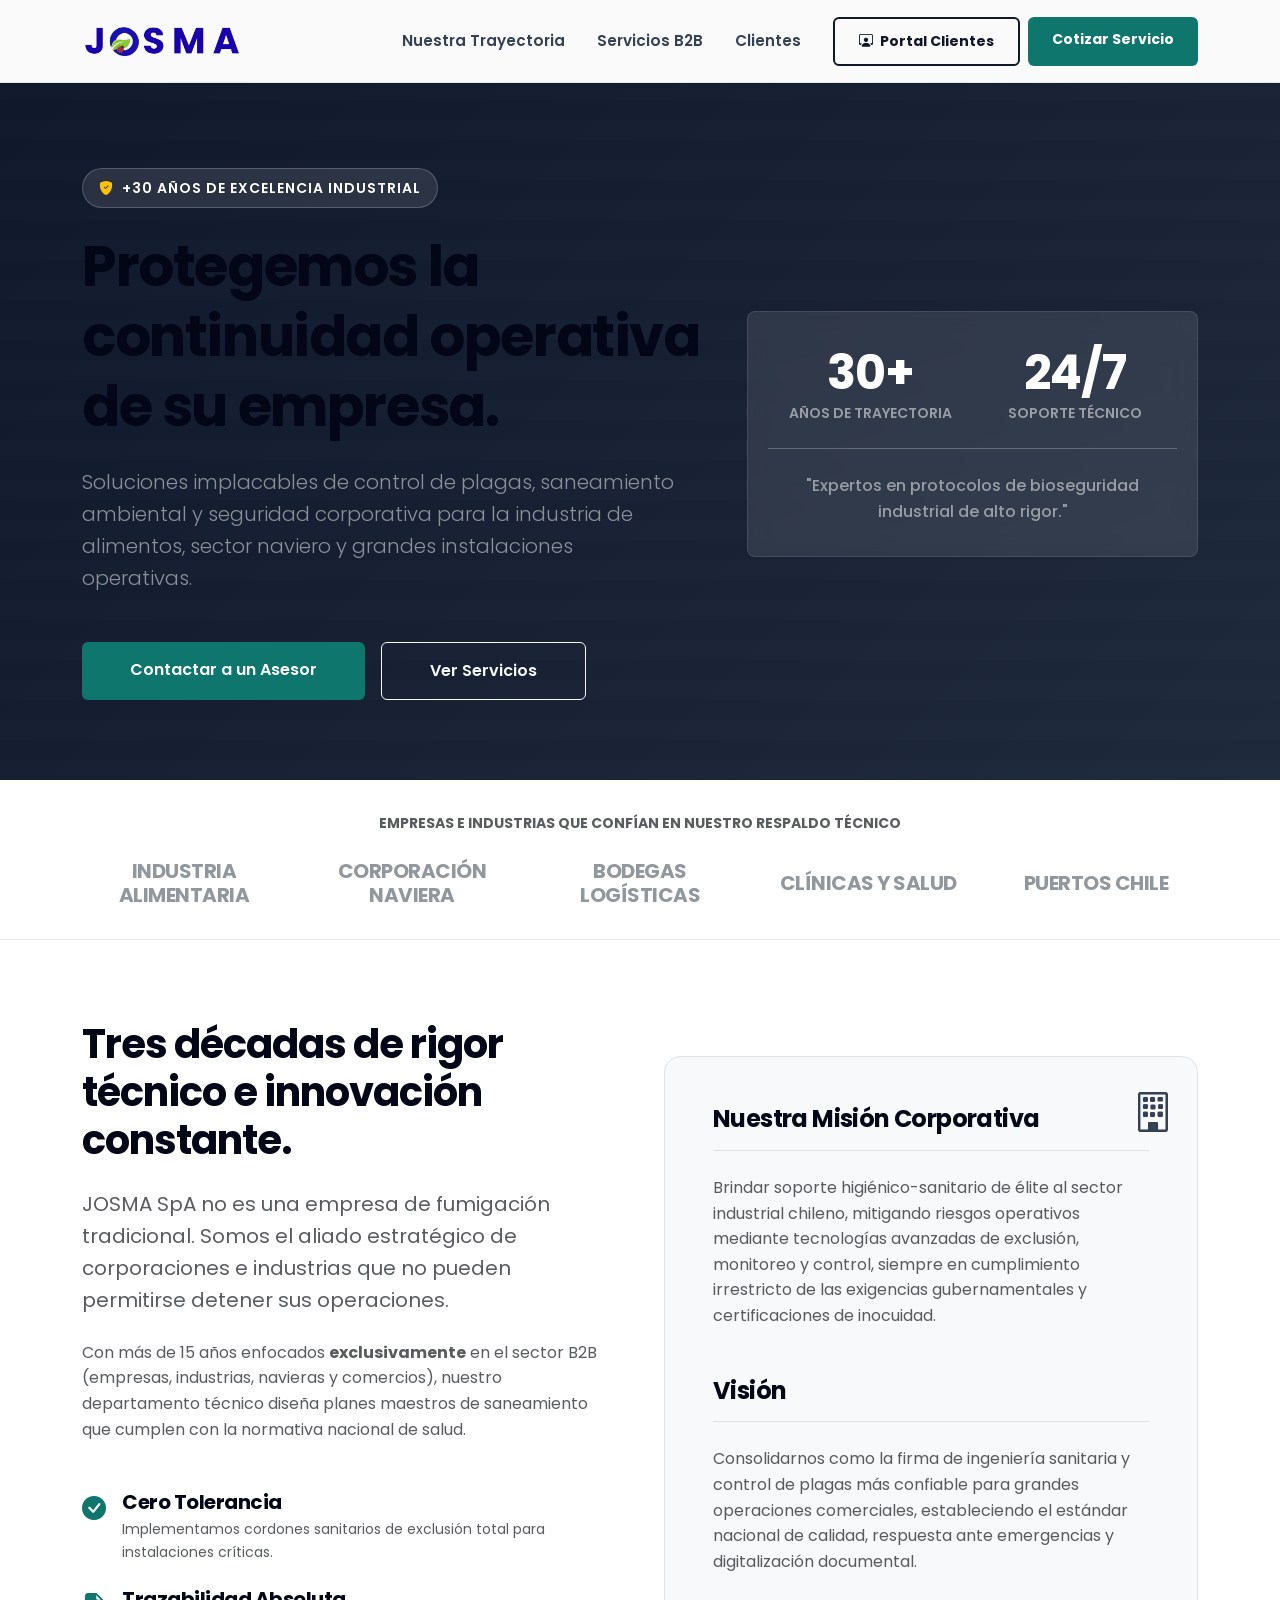
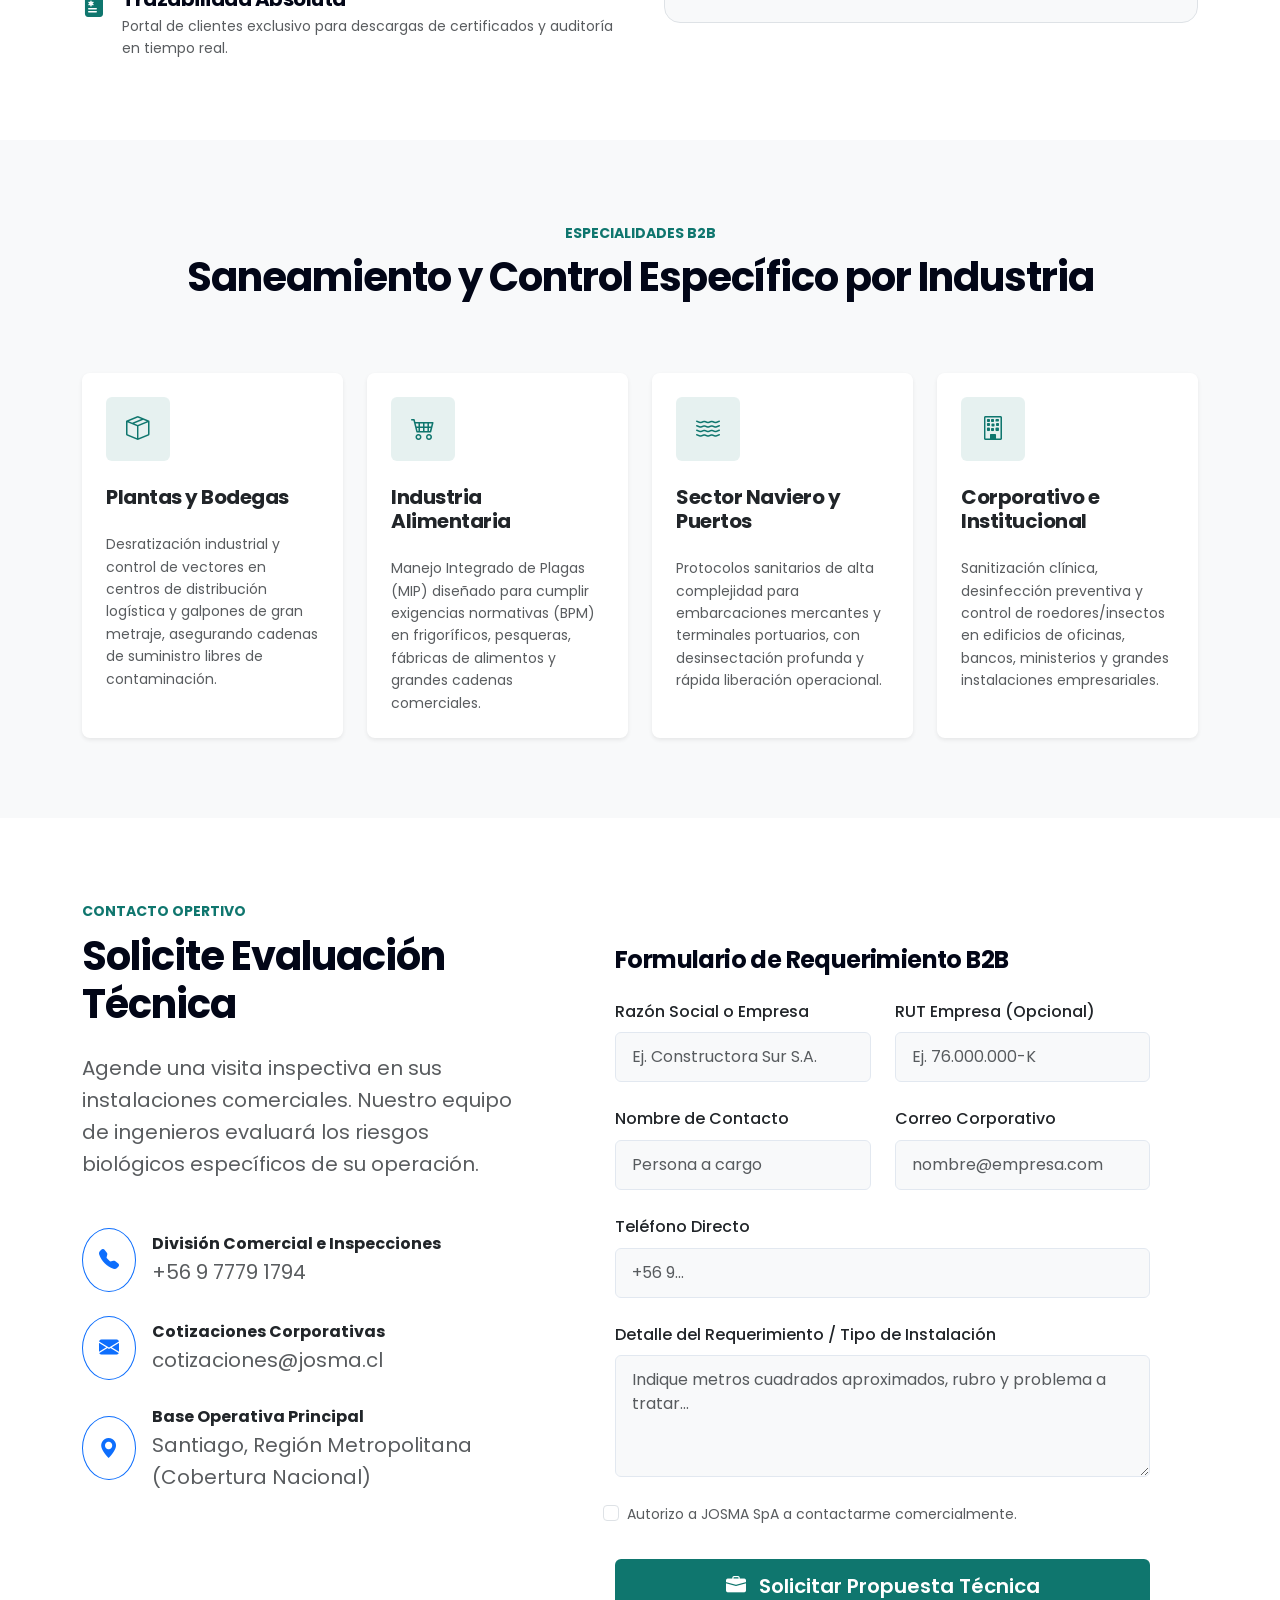
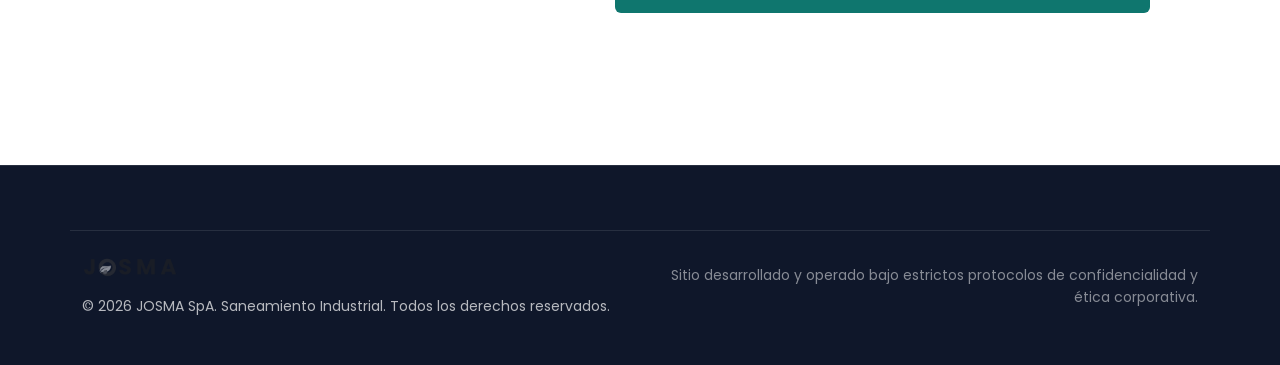
==== index.html @ 3f7ffa7b "refactor: update text for national standards, fix contact links and emails, remove hacpp" ====
<!doctype html>
<html lang="es">

<head>
  <meta charset="utf-8" />
  <meta name="viewport" content="width=device-width, initial-scale=1" />
  <title>JOSMA SpA | Expertos en Control de Plagas Industrial y Corporativo</title>
  <meta name="description"
    content="JOSMA SpA: Más de 30 años liderando el control de plagas y saneamiento ambiental para la industria, sector naviero y corporativo en Chile." />
  <link rel="canonical" href="https://www.josma.cl/" />
  <link rel="preconnect" href="https://fonts.googleapis.com" crossorigin />
  <link rel="preconnect" href="https://fonts.gstatic.com" crossorigin />
  <link href="https://fonts.googleapis.com/css2?family=Poppins:wght@300;400;500;600;700;800&display=swap"
    rel="stylesheet" />
  <meta property="og:type" content="website" />
  <meta property="og:locale" content="es_CL" />
  <meta property="og:site_name" content="JOSMA SpA" />
  <meta property="og:title" content="JOSMA SpA | Soluciones Industriales en Control de Plagas" />
  <meta property="og:description"
    content="Protegiendo la continuidad operativa de empresas, navieras y plantas industriales por más de 30 años." />
  <meta property="og:image" content="https://www.josma.cl/assets/img/josma-logo-full.png" />
  <link href="https://cdn.jsdelivr.net/npm/bootstrap@5.3.3/dist/css/bootstrap.min.css" rel="stylesheet" />
  <link href="https://cdn.jsdelivr.net/npm/bootstrap-icons@1.11.3/font/bootstrap-icons.css" rel="stylesheet" />
  <link rel="stylesheet" href="assets/css/styles.css" />
  <link rel="icon" href="assets/img/favicon.png" type="image/png" />
  <link href="https://unpkg.com/aos@2.3.1/dist/aos.css" rel="stylesheet">
</head>

<body class="bg-body">
  <!-- Corporate Navbar -->
  <nav class="navbar navbar-expand-lg navbar-light bg-gradient-primary shadow-sm fixed-top py-3"
    aria-label="Menú principal">
    <div class="container">
      <a class="navbar-brand d-flex align-items-center gap-2" href="#top">
        <img class="brand-logo" src="assets/img/josma-logo-full.png" style="height: 40px; width: auto" alt="JOSMA SpA"
          loading="eager" />
      </a>
      <button class="navbar-toggler border-0" type="button" data-bs-toggle="collapse" data-bs-target="#nav"
        aria-controls="nav" aria-expanded="false" aria-label="Abrir menú">
        <span class="navbar-toggler-icon"></span>
      </button>
      <div class="collapse navbar-collapse" id="nav">
        <ul class="navbar-nav ms-auto align-items-lg-center">
          <li class="nav-item"><a class="nav-link px-3" href="#experiencia">Nuestra Trayectoria</a></li>
          <li class="nav-item"><a class="nav-link px-3" href="#servicios">Servicios B2B</a></li>
          <li class="nav-item"><a class="nav-link px-3" href="#clientes">Clientes</a></li>
          <li class="nav-item ms-lg-3 mt-3 mt-lg-0 d-flex gap-2">
            <a class="btn btn-outline-primary btn-sm fw-bold" href="https://app.josma.cl/login" target="_self">
              <i class="bi bi-person-workspace me-1"></i> Portal Clientes
            </a>
            <a class="btn btn-cta btn-sm fw-bold px-4" href="#contacto">Cotizar Servicio</a>
          </li>
        </ul>
      </div>
    </div>
  </nav>

  <!-- Industrial Hero Section -->
  <header id="top" class="hero">
    <div class="container position-relative z-1">
      <div class="row align-items-center min-vh-75 mt-5">
        <div class="col-lg-8 col-xl-7" data-aos="fade-up">
          <div class="badge-30">
            <i class="bi bi-shield-fill-check text-warning"></i> +30 Años de Excelencia Industrial
          </div>
          <h1 class="display-4 fw-bolder lh-sm mb-4">
            Protegemos la continuidad operativa de su empresa.
          </h1>
          <p class="lead mb-5 fs-5 text-white-50 pe-lg-5">
            Soluciones implacables de control de plagas, saneamiento ambiental y seguridad corporativa para la industria
            de alimentos, sector naviero y grandes instalaciones operativas.
          </p>
          <div class="d-flex flex-column flex-sm-row gap-3">
            <a href="#contacto" class="btn btn-cta btn-lg px-5 py-3 fs-6">Contactar a un Asesor</a>
            <a href="#servicios" class="btn btn-outline-light btn-lg px-5 py-3 fs-6">Ver Servicios</a>
          </div>
        </div>

        <div class="col-lg-4 col-xl-5 mt-5 mt-lg-0 d-none d-lg-block" data-aos="fade-left" data-aos-delay="200">
          <div class="hero-stats text-center">
            <div class="row g-4">
              <div class="col-6">
                <h3 class="display-5 fw-bold text-white mb-0">30+</h3>
                <div class="small text-uppercase text-white-50 fw-semibold tracking-wider">Años de trayectoria</div>
              </div>
              <div class="col-6">
                <h3 class="display-5 fw-bold text-white mb-0">24/7</h3>
                <div class="small text-uppercase text-white-50 fw-semibold tracking-wider">Soporte Técnico</div>
              </div>
              <div class="col-12 border-top border-light border-opacity-25 pt-4 mt-4">
                <p class="mb-0 fw-medium text-white-50">&quot;Expertos en protocolos de bioseguridad industrial de alto
                  rigor.&quot;</p>
              </div>
            </div>
          </div>
        </div>
      </div>
    </div>
  </header>

  <!-- Client Trust Ribbon -->
  <div id="clientes" class="trust-ribbon">
    <div class="container text-center">
      <p class="text-uppercase text-muted fw-bold mb-4 small letter-spacing-2">Empresas e industrias que confían en
        nuestro respaldo técnico</p>
      <div class="row row-cols-2 row-cols-md-4 row-cols-lg-5 align-items-center justify-content-center opacity-75 g-4">
        <!-- Placeholder Logos - User will provide actual ones later -->
        <div class="col">
          <h5 class="text-secondary mb-0 fw-bold">INDUSTRIA ALIMENTARIA</h5>
        </div>
        <div class="col">
          <h5 class="text-secondary mb-0 fw-bold">CORPORACIÓN NAVIERA</h5>
        </div>
        <div class="col">
          <h5 class="text-secondary mb-0 fw-bold">BODEGAS LOGÍSTICAS</h5>
        </div>
        <div class="col">
          <h5 class="text-secondary mb-0 fw-bold">CLÍNICAS Y SALUD</h5>
        </div>
        <div class="col d-none d-lg-block">
          <h5 class="text-secondary mb-0 fw-bold">PUERTOS CHILE</h5>
        </div>
      </div>
    </div>
  </div>

  <!-- Corporate Experience Section -->
  <section id="experiencia" class="py-6 bg-section">
    <div class="container">
      <div class="row g-5 align-items-center">
        <div class="col-lg-6" data-aos="fade-right">
          <h2 class="display-6 fw-bold mb-4">Tres décadas de rigor técnico e innovación constante.</h2>
          <p class="text-body-secondary fs-5 mb-4">
            JOSMA SpA no es una empresa de fumigación tradicional. Somos el aliado estratégico de corporaciones e
            industrias que no pueden permitirse detener sus operaciones.
          </p>
          <p class="text-body-secondary mb-4">
            Con más de 15 años enfocados <strong>exclusivamente</strong> en el sector B2B (empresas, industrias,
            navieras y comercios), nuestro departamento técnico diseña planes maestros de saneamiento que cumplen con
            la normativa nacional de salud.
          </p>

          <div class="d-flex align-items-start gap-3 mt-5">
            <i class="bi bi-check-circle-fill text-accent fs-4"></i>
            <div>
              <h5 class="fw-bold mb-1">Cero Tolerancia</h5>
              <p class="text-body-secondary small mb-0">Implementamos cordones sanitarios de exclusión total para
                instalaciones críticas.</p>
            </div>
          </div>
          <div class="d-flex align-items-start gap-3 mt-4">
            <i class="bi bi-file-earmark-medical-fill text-accent fs-4"></i>
            <div>
              <h5 class="fw-bold mb-1">Trazabilidad Absoluta</h5>
              <p class="text-body-secondary small mb-0">Portal de clientes exclusivo para descargas de certificados y
                auditoría en tiempo real.</p>
            </div>
          </div>
        </div>
        <div class="col-lg-6" data-aos="fade-left">
          <div class="p-5 rounded-4 bg-light border border-slate-200 position-relative">
            <div class="position-absolute top-0 end-0 p-4 opacity-10">
              <i class="bi bi-building fs-1"></i>
            </div>
            <h4 class="fw-bold mb-4 border-bottom pb-3">Nuestra Misión Corporativa</h4>
            <p class="text-body-secondary mb-5">
              Brindar soporte higiénico-sanitario de élite al sector industrial chileno, mitigando riesgos operativos
              mediante tecnologías avanzadas de exclusión, monitoreo y control, siempre en cumplimiento irrestricto de
              las exigencias gubernamentales y certificaciones de inocuidad.
            </p>

            <h4 class="fw-bold mb-4 border-bottom pb-3">Visión</h4>
            <p class="text-body-secondary mb-0">
              Consolidarnos como la firma de ingeniería sanitaria y control de plagas más confiable para grandes
              operaciones comerciales, estableciendo el estándar nacional de calidad, respuesta ante emergencias y
              digitalización documental.
            </p>
          </div>
        </div>
      </div>
    </div>
  </section>

  <!-- Services Section -->
  <section id="servicios" class="py-6 bg-light">
    <div class="container">
      <div class="text-center max-w-3xl mx-auto mb-5 pb-3">
        <span class="text-accent fw-bold text-uppercase tracking-wider small">Especialidades B2B</span>
        <h2 class="display-6 fw-bold mt-2">Saneamiento y Control Específico por Industria</h2>
      </div>

      <div class="row g-4">
        <!-- Industria y Bodegas -->
        <div class="col-md-6 col-lg-3" data-aos="fade-up" data-aos-delay="100">
          <div class="card h-100 p-4 border-0 shadow-sm">
            <div class="icon-square"><i class="bi bi-box-seam"></i></div>
            <h4 class="fw-bold h5">Plantas y Bodegas</h4>
            <p class="text-body-secondary small mt-3 mb-0">
              Desratización industrial y control de vectores en centros de distribución logística y galpones de gran
              metraje, asegurando cadenas de suministro libres de contaminación.
            </p>
          </div>
        </div>

        <!-- Industria Alimentaria -->
        <div class="col-md-6 col-lg-3" data-aos="fade-up" data-aos-delay="200">
          <div class="card h-100 p-4 border-0 shadow-sm">
            <div class="icon-square"><i class="bi bi-cart4"></i></div>
            <h4 class="fw-bold h5">Industria Alimentaria</h4>
            <p class="text-body-secondary small mt-3 mb-0">
              Manejo Integrado de Plagas (MIP) diseñado para cumplir exigencias normativas (BPM) en frigoríficos,
              pesqueras, fábricas de alimentos y grandes cadenas comerciales.
            </p>
          </div>
        </div>

        <!-- Sector Naviero -->
        <div class="col-md-6 col-lg-3" data-aos="fade-up" data-aos-delay="300">
          <div class="card h-100 p-4 border-0 shadow-sm">
            <div class="icon-square"><i class="bi bi-water"></i></div>
            <h4 class="fw-bold h5">Sector Naviero y Puertos</h4>
            <p class="text-body-secondary small mt-3 mb-0">
              Protocolos sanitarios de alta complejidad para embarcaciones mercantes y terminales portuarios, con
              desinsectación profunda y rápida liberación operacional.
            </p>
          </div>
        </div>

        <!-- Corporativo y Oficinas -->
        <div class="col-md-6 col-lg-3" data-aos="fade-up" data-aos-delay="400">
          <div class="card h-100 p-4 border-0 shadow-sm">
            <div class="icon-square"><i class="bi bi-building"></i></div>
            <h4 class="fw-bold h5">Corporativo e Institucional</h4>
            <p class="text-body-secondary small mt-3 mb-0">
              Sanitización clínica, desinfección preventiva y control de roedores/insectos en edificios de oficinas,
              bancos, ministerios y grandes instalaciones empresariales.
            </p>
          </div>
        </div>
      </div>
    </div>
  </section>

  <!-- B2B Contact Section -->
  <section id="contacto" class="py-6 bg-section">
    <div class="container">
      <div class="row g-5">
        <div class="col-lg-5">
          <span class="text-accent fw-bold text-uppercase tracking-wider small">Contacto Opertivo</span>
          <h2 class="display-6 fw-bold mt-2 mb-4">Solicite Evaluación Técnica</h2>
          <p class="text-body-secondary fs-5 mb-5">
            Agende una visita inspectiva en sus instalaciones comerciales. Nuestro equipo de ingenieros evaluará los
            riesgos biológicos específicos de su operación.
          </p>

          <div class="d-flex flex-column gap-4">
            <div class="d-flex align-items-center gap-3">
              <div class="btn btn-outline-light text-primary border-primary rounded-circle p-3"><i
                  class="bi bi-telephone-fill fs-5"></i></div>
              <div><strong class="text-dark">División Comercial e Inspecciones</strong><br><a href="tel:+56977791794"
                  class="text-decoration-none text-body-secondary fs-5">+56 9 7779 1794</a></div>
            </div>
            <div class="d-flex align-items-center gap-3">
              <div class="btn btn-outline-light text-primary border-primary rounded-circle p-3"><i
                  class="bi bi-envelope-fill fs-5"></i></div>
              <div><strong class="text-dark">Cotizaciones Corporativas</strong><br><a
                  href="mailto:cotizaciones@josma.cl"
                  class="text-decoration-none text-body-secondary fs-5">cotizaciones@josma.cl</a></div>
            </div>
            <div class="d-flex align-items-center gap-3">
              <div class="btn btn-outline-light text-primary border-primary rounded-circle p-3"><i
                  class="bi bi-geo-alt-fill fs-5"></i></div>
              <div><strong class="text-dark">Base Operativa Principal</strong><br><span
                  class="text-body-secondary fs-5">Santiago, Región Metropolitana (Cobertura Nacional)</span></div>
            </div>
          </div>
        </div>

        <div class="col-lg-7">
          <div class="card shadow-md border-0 p-4 p-md-5">
            <form id="contactForm" novalidate>
              <h4 class="fw-bold mb-4">Formulario de Requerimiento B2B</h4>
              <div class="row g-4">
                <div class="col-md-6">
                  <label for="company" class="form-label fw-medium text-dark">Razón Social o Empresa</label>
                  <input type="text" class="form-control bg-light" id="company" name="company" required
                    placeholder="Ej. Constructora Sur S.A." />
                  <div class="invalid-feedback">Indique el nombre de su empresa.</div>
                </div>
                <div class="col-md-6">
                  <label for="rut" class="form-label fw-medium text-dark">RUT Empresa (Opcional)</label>
                  <input type="text" class="form-control bg-light" id="rut" name="rut" placeholder="Ej. 76.000.000-K" />
                </div>
                <div class="col-md-6">
                  <label for="name" class="form-label fw-medium text-dark">Nombre de Contacto</label>
                  <input type="text" class="form-control bg-light" id="name" name="name" required
                    placeholder="Persona a cargo" />
                  <div class="invalid-feedback">Indique el contacto.</div>
                </div>
                <div class="col-md-6">
                  <label for="email" class="form-label fw-medium text-dark">Correo Corporativo</label>
                  <input type="email" class="form-control bg-light" id="email" name="email" required
                    placeholder="nombre@empresa.com" />
                  <div class="invalid-feedback">Correo inválido.</div>
                </div>
                <div class="col-md-12">
                  <label for="phone" class="form-label fw-medium text-dark">Teléfono Directo</label>
                  <input type="tel" class="form-control bg-light" id="phone" name="phone" required
                    placeholder="+56 9..." />
                </div>
                <div class="col-12">
                  <label for="message" class="form-label fw-medium text-dark">Detalle del Requerimiento / Tipo de
                    Instalación</label>
                  <textarea class="form-control bg-light" id="message" name="message" rows="4" required
                    placeholder="Indique metros cuadrados aproximados, rubro y problema a tratar..."></textarea>
                  <div class="invalid-feedback">Por favor detalle su solicitud técnica.</div>
                </div>
                <div class="d-none">
                  <label for="website">No completar</label>
                  <input type="text" id="website" name="website" tabindex="-1" autocomplete="off" />
                </div>
                <div class="col-12 form-check mb-2">
                  <input class="form-check-input" type="checkbox" value="1" id="consent" name="consent" required />
                  <label class="form-check-label small text-body-secondary" for="consent">
                    Autorizo a JOSMA SpA a contactarme comercialmente.
                  </label>
                  <div class="invalid-feedback">Debe aceptar el contacto.</div>
                </div>
                <div class="col-12">
                  <button type="submit" class="btn btn-cta btn-lg w-100" id="submitBtn">
                    <span class="default-label"><i class="bi bi-briefcase-fill me-2"></i> Solicitar Propuesta
                      Técnica</span>
                    <span class="loading-label d-none"><i class="bi bi-arrow-repeat"></i> Procesando solicitud…</span>
                  </button>
                </div>
                <div class="col-12">
                  <div id="formAlert" class="alert d-none mt-3 mb-0" role="alert"></div>
                </div>
              </div>
            </form>
          </div>
        </div>
      </div>
    </div>
  </section>

  <footer class="py-5">
    <div class="container border-top border-light border-opacity-10 pt-4 mt-3">
      <div class="row align-items-center">
        <div class="col-md-6 text-center text-md-start mb-3 mb-md-0">
          <img src="assets/img/josma-logo-full.png"
            style="height: 24px; filter: grayscale(100%) brightness(200%); opacity: 0.5" alt="JOSMA SpA" class="mb-3">
          <p class="small mb-0">© <span id="year"></span> JOSMA SpA. Saneamiento Industrial. Todos los derechos
            reservados.</p>
        </div>
        <div class="col-md-6 text-center text-md-end text-white-50 small">
          <p class="mb-0">Sitio desarrollado y operado bajo estrictos protocolos de confidencialidad y ética
            corporativa.</p>
        </div>
      </div>
    </div>
  </footer>

  <script src="https://cdn.jsdelivr.net/npm/bootstrap@5.3.3/dist/js/bootstrap.bundle.min.js" defer></script>
  <script src="assets/js/main.js" defer></script>
  <script src="https://unpkg.com/aos@2.3.1/dist/aos.js"></script>
  <script>
    AOS.init({
      duration: 800,
      once: true,
      offset: 50
    });
  </script>
</body>

</html>
---- assets/css/styles.css ----
:root {
    --primary: #0f172a;
    --primary-light: #1e293b;
    --accent: #0f766e;
    /* Teal/Forest Green mix - very professional and B2B */
    --accent-hover: #115e59;
    --dark: #020617;
    --light: #f8fafc;
    --body: #334155;
    --surface: #ffffff;
    --border: #e2e8f0;
    --shadow-sm: 0 1px 2px 0 rgb(0 0 0 / 0.05);
    --shadow-md: 0 4px 6px -1px rgb(0 0 0 / 0.1), 0 2px 4px -2px rgb(0 0 0 / 0.1);
    --shadow-lg: 0 10px 15px -3px rgb(0 0 0 / 0.1), 0 4px 6px -4px rgb(0 0 0 / 0.1);
    --radius-md: 0.375rem;
    /* Less rounded corners for a more serious/corporate look */
    --radius-lg: 0.5rem;
    --radius-xl: 0.75rem;
    --transition: all 0.3s ease;
}

* {
    box-sizing: border-box;
}

html {
    scroll-behavior: smooth;
}

body {
    font-family: 'Poppins', system-ui, sans-serif;
    color: var(--body);
    background: var(--light);
    line-height: 1.6;
}

h1,
h2,
h3,
h4,
h5,
h6 {
    color: var(--dark);
    font-weight: 700;
    letter-spacing: -0.025em;
}

/* Navbar */
.bg-gradient-primary {
    background: rgba(255, 255, 255, 0.98);
    backdrop-filter: blur(12px);
    border-bottom: 1px solid var(--border);
    transition: var(--transition);
}

.nav-link {
    font-weight: 600;
    color: var(--body) !important;
    font-size: 0.95rem;
}

.nav-link:hover {
    color: var(--accent) !important;
}

/* Buttons */
.btn {
    font-weight: 600;
    border-radius: var(--radius-md);
    padding: 0.75rem 1.5rem;
    transition: var(--transition);
}

.btn:hover {
    transform: translateY(-1px);
    box-shadow: var(--shadow-md);
}

.btn-cta {
    background-color: var(--accent);
    color: #fff;
    border: none;
}

.btn-cta:hover {
    background-color: var(--accent-hover);
    color: #fff;
}

.btn-outline-primary {
    border: 2px solid var(--primary);
    color: var(--primary);
}

.btn-outline-primary:hover {
    background-color: var(--primary);
    color: #fff;
}

.text-accent {
    color: var(--accent) !important;
}

/* Hero Section Corporate */
.hero {
    padding-top: 120px;
    padding-bottom: 80px;
    background: linear-gradient(135deg, var(--primary) 0%, var(--primary-light) 100%);
    color: #fff;
    position: relative;
}

.hero::before {
    content: '';
    position: absolute;
    inset: 0;
    background-image: url("data:image/svg+xml,%3Csvg width='40' height='40' viewBox='0 0 40 40' xmlns='http://www.w3.org/2000/svg'%3E%3Cpath d='M0 0h40v40H0V0zm20 20h20v20H20V20zM0 20h20v20H0V20z' fill='%23ffffff' fill-opacity='0.02' fill-rule='evenodd'/%3E%3C/svg%3E");
    opacity: 0.5;
}

.hero-stats {
    background: rgba(255, 255, 255, 0.1);
    border: 1px solid rgba(255, 255, 255, 0.1);
    backdrop-filter: blur(10px);
    border-radius: var(--radius-lg);
    padding: 2rem;
}

/* Trust Ribbon */
.trust-ribbon {
    background: var(--surface);
    border-bottom: 1px solid var(--border);
    padding: 2rem 0;
}

.client-logo {
    height: 40px;
    opacity: 0.5;
    filter: grayscale(100%);
    transition: var(--transition);
}

.client-logo:hover {
    opacity: 1;
    filter: grayscale(0%);
}

/* Cards & Layout */
.py-6 {
    padding-block: 5rem;
}

.bg-section {
    background: var(--surface);
}

.card {
    border-radius: var(--radius-lg);
    border: 1px solid var(--border);
    transition: var(--transition);
    background: var(--surface);
}

.card:hover {
    box-shadow: var(--shadow-lg);
    border-color: var(--accent);
    transform: translateY(-5px);
}

.icon-square {
    width: 64px;
    height: 64px;
    background: rgba(15, 118, 110, 0.1);
    color: var(--accent);
    border-radius: var(--radius-md);
    display: flex;
    align-items: center;
    justify-content: center;
    font-size: 1.5rem;
    margin-bottom: 1.5rem;
}

/* Forms */
.form-control,
.form-select {
    border-radius: var(--radius-md);
    padding: 0.75rem 1rem;
    border-color: var(--border);
    background-color: var(--light);
}

.form-control:focus,
.form-select:focus {
    border-color: var(--accent);
    box-shadow: 0 0 0 3px rgba(15, 118, 110, 0.15);
}

/* 30 Years Badge */
.badge-30 {
    display: inline-flex;
    align-items: center;
    gap: 0.5rem;
    background: rgba(255, 255, 255, 0.1);
    border: 1px solid rgba(255, 255, 255, 0.2);
    padding: 0.5rem 1rem;
    border-radius: 50px;
    font-size: 0.875rem;
    text-transform: uppercase;
    letter-spacing: 1px;
    font-weight: 600;
    margin-bottom: 1.5rem;
}

footer {
    background: var(--primary);
    color: rgba(255, 255, 255, 0.7);
    border-top: 1px solid rgba(255, 255, 255, 0.1);
}
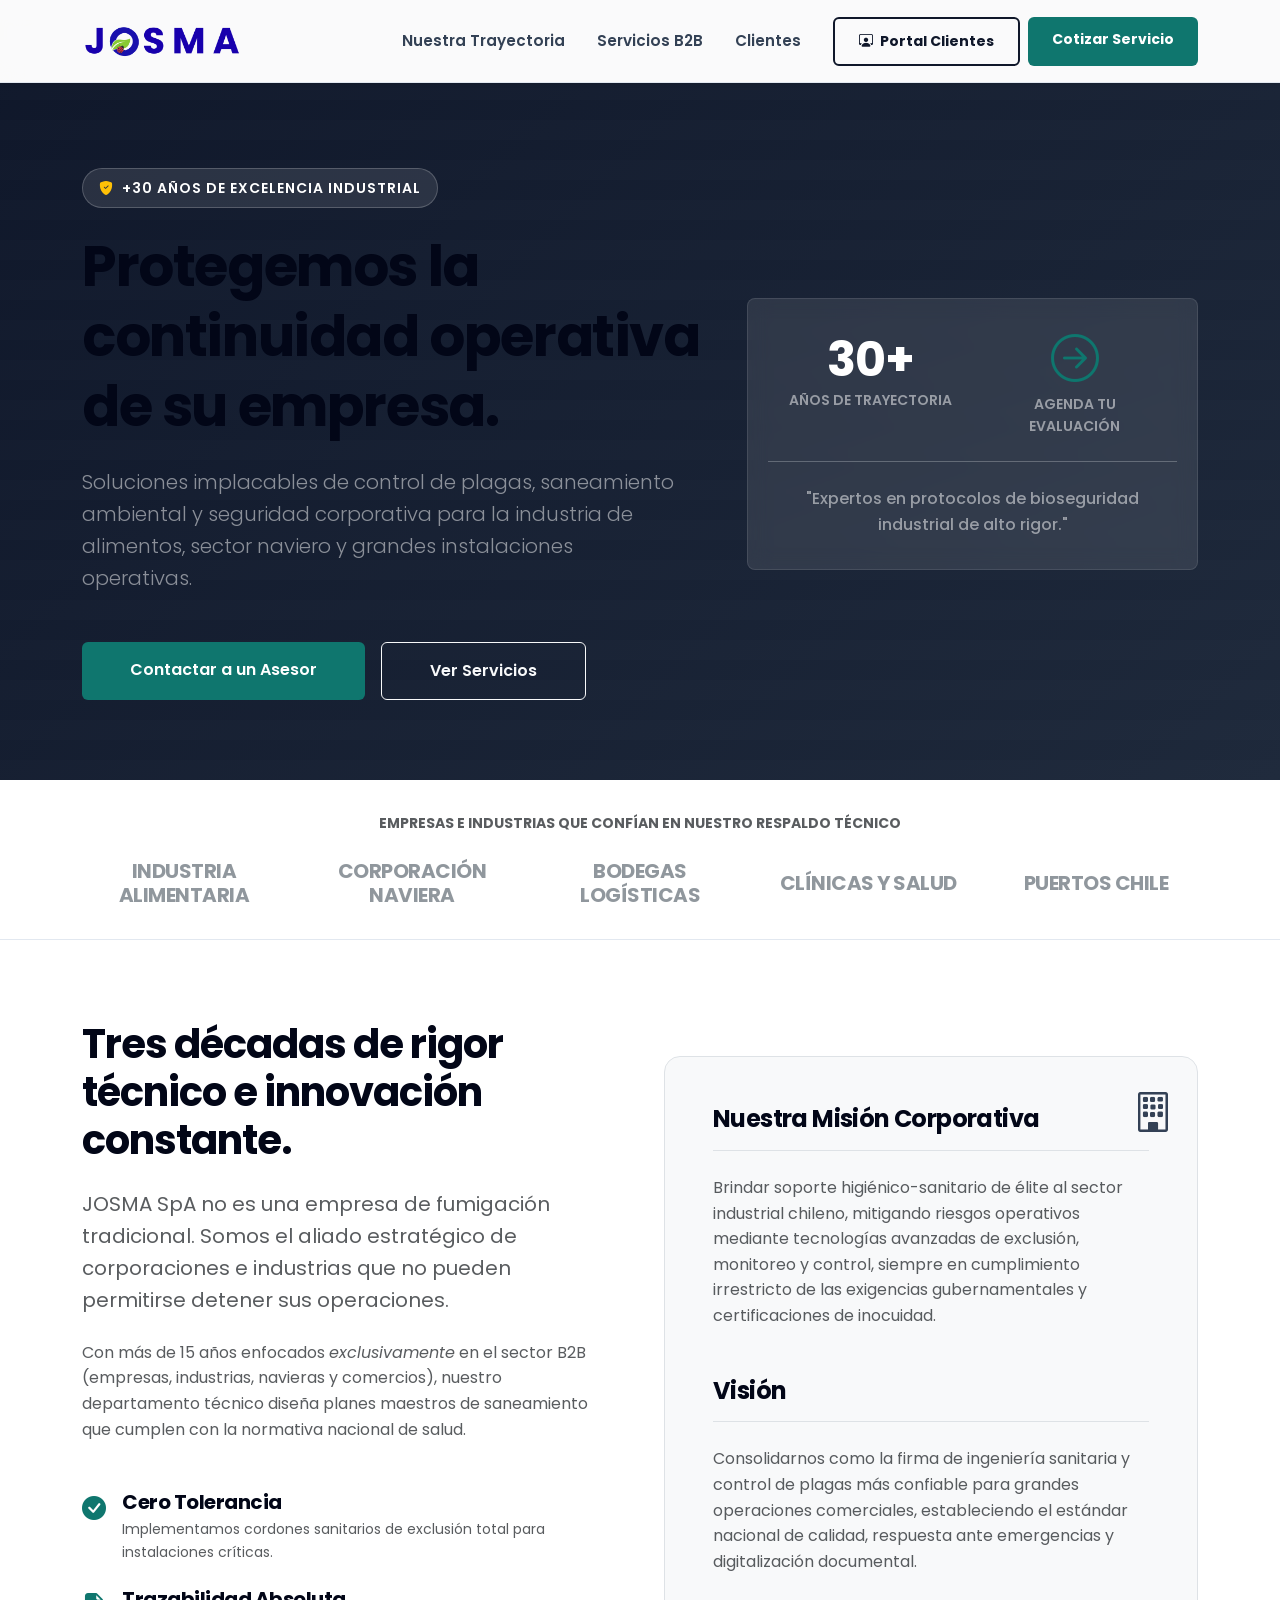
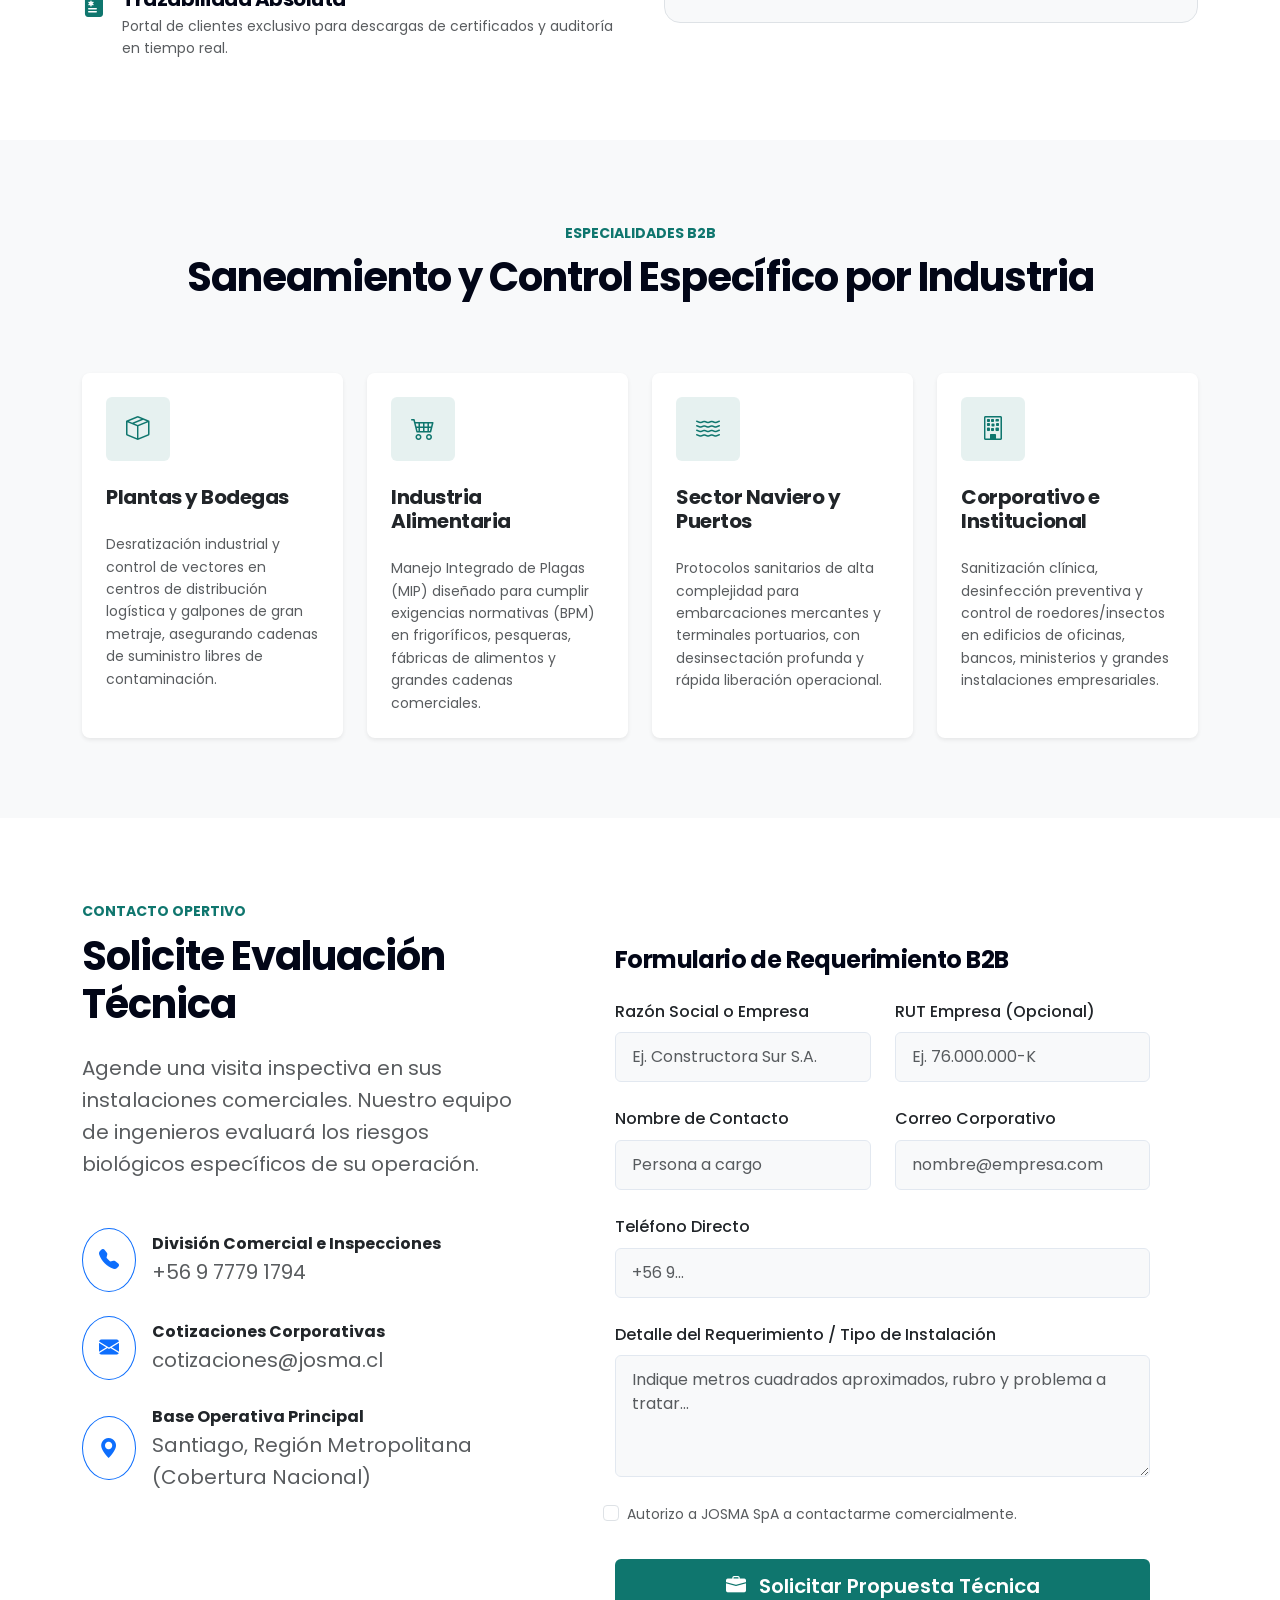
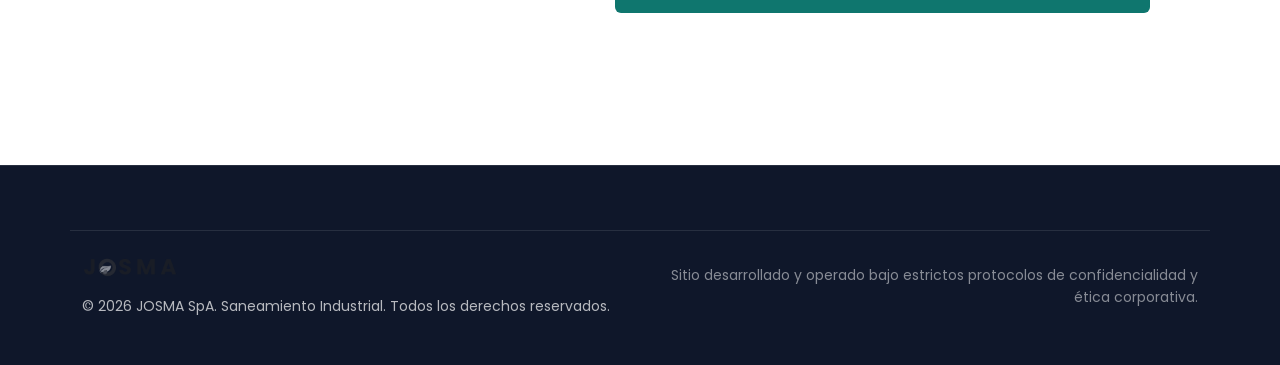
==== commit 52025547: "refactor: replace 24/7 metric with aggressive CTA and adjust typography emphasis" ====
--- a/index.html
+++ b/index.html
@@ -84,8 +84,11 @@
                 <div class="small text-uppercase text-white-50 fw-semibold tracking-wider">Años de trayectoria</div>
               </div>
               <div class="col-6">
-                <h3 class="display-5 fw-bold text-white mb-0">24/7</h3>
-                <div class="small text-uppercase text-white-50 fw-semibold tracking-wider">Soporte Técnico</div>
+                <a href="#contacto" class="text-decoration-none">
+                  <h3 class="display-5 fw-bold text-accent mb-0"><i class="bi bi-arrow-right-circle"></i></h3>
+                  <div class="small text-uppercase text-white-50 fw-semibold tracking-wider mt-1">Agenda tu
+                    <br>Evaluación</div>
+                </a>
               </div>
               <div class="col-12 border-top border-light border-opacity-25 pt-4 mt-4">
                 <p class="mb-0 fw-medium text-white-50">&quot;Expertos en protocolos de bioseguridad industrial de alto
@@ -135,7 +138,7 @@
             industrias que no pueden permitirse detener sus operaciones.
           </p>
           <p class="text-body-secondary mb-4">
-            Con más de 15 años enfocados <strong>exclusivamente</strong> en el sector B2B (empresas, industrias,
+            Con más de 15 años enfocados <em>exclusivamente</em> en el sector B2B (empresas, industrias,
             navieras y comercios), nuestro departamento técnico diseña planes maestros de saneamiento que cumplen con
             la normativa nacional de salud.
           </p>
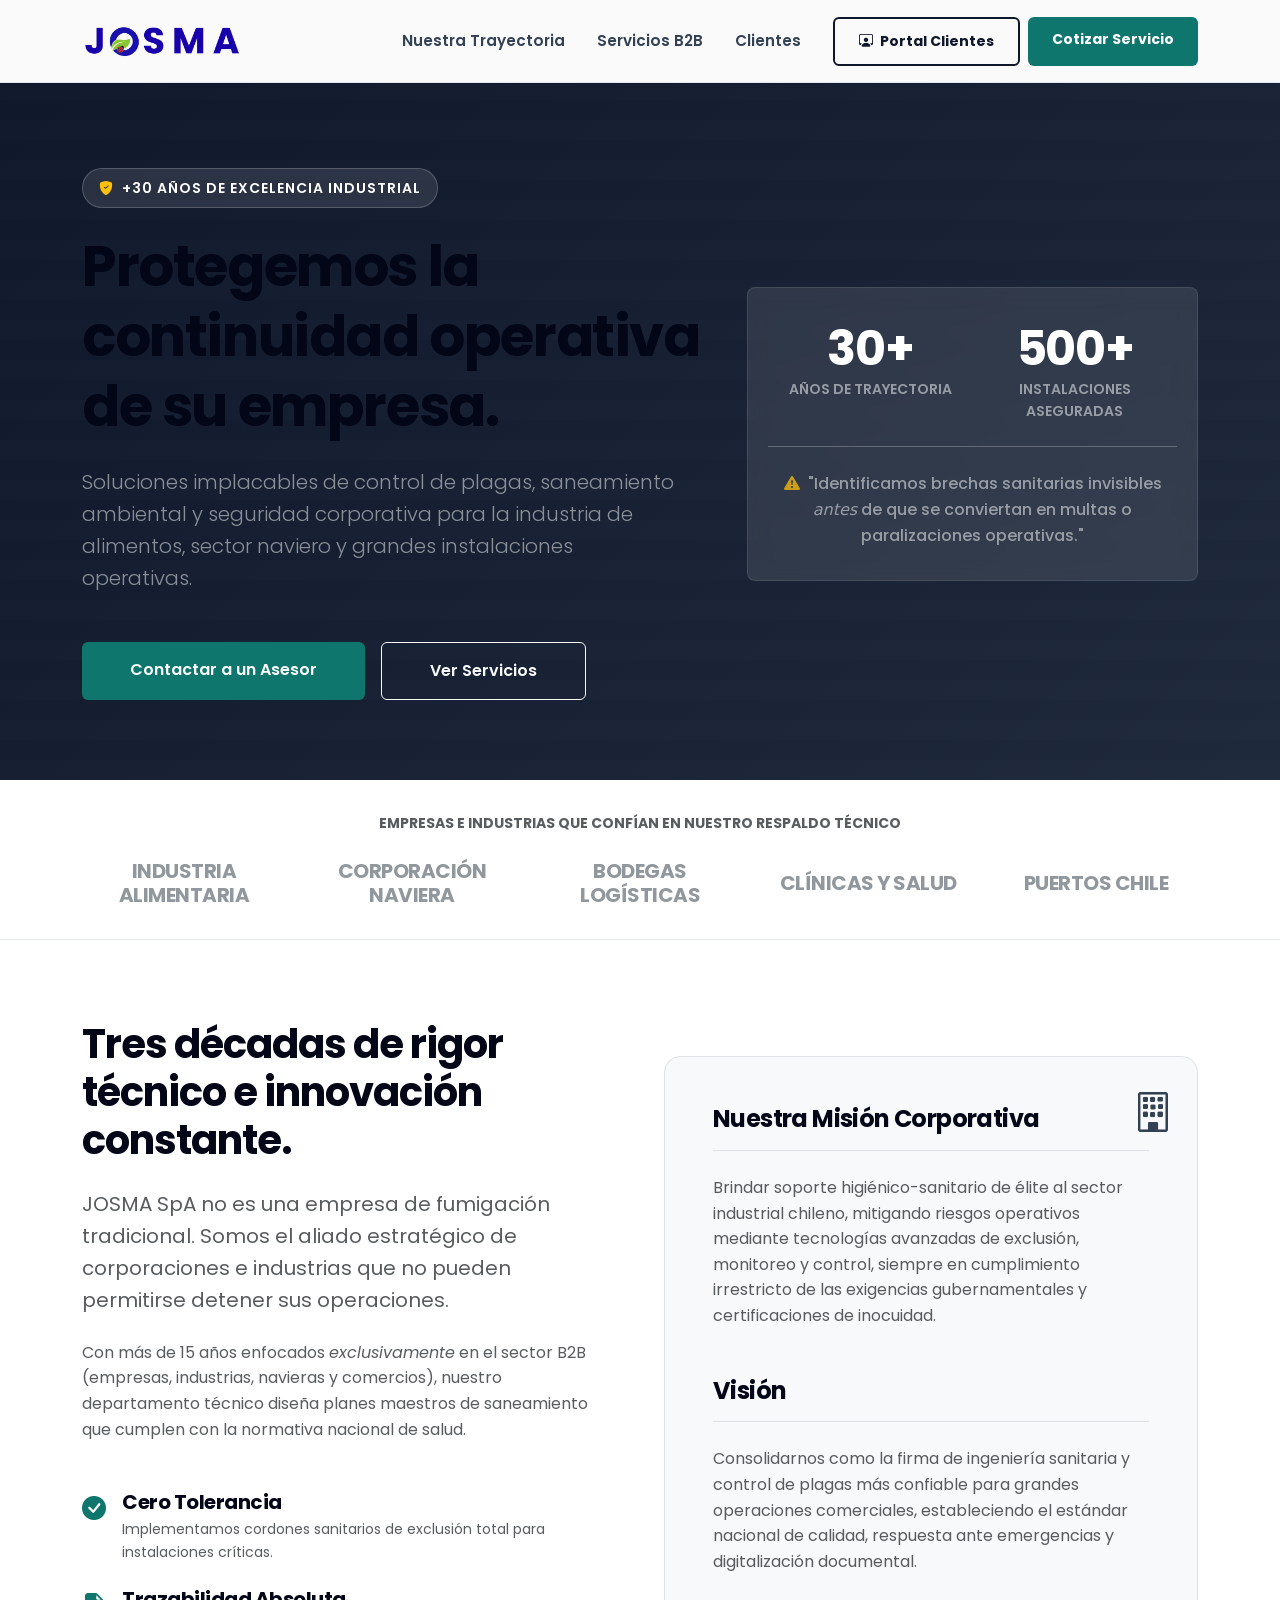
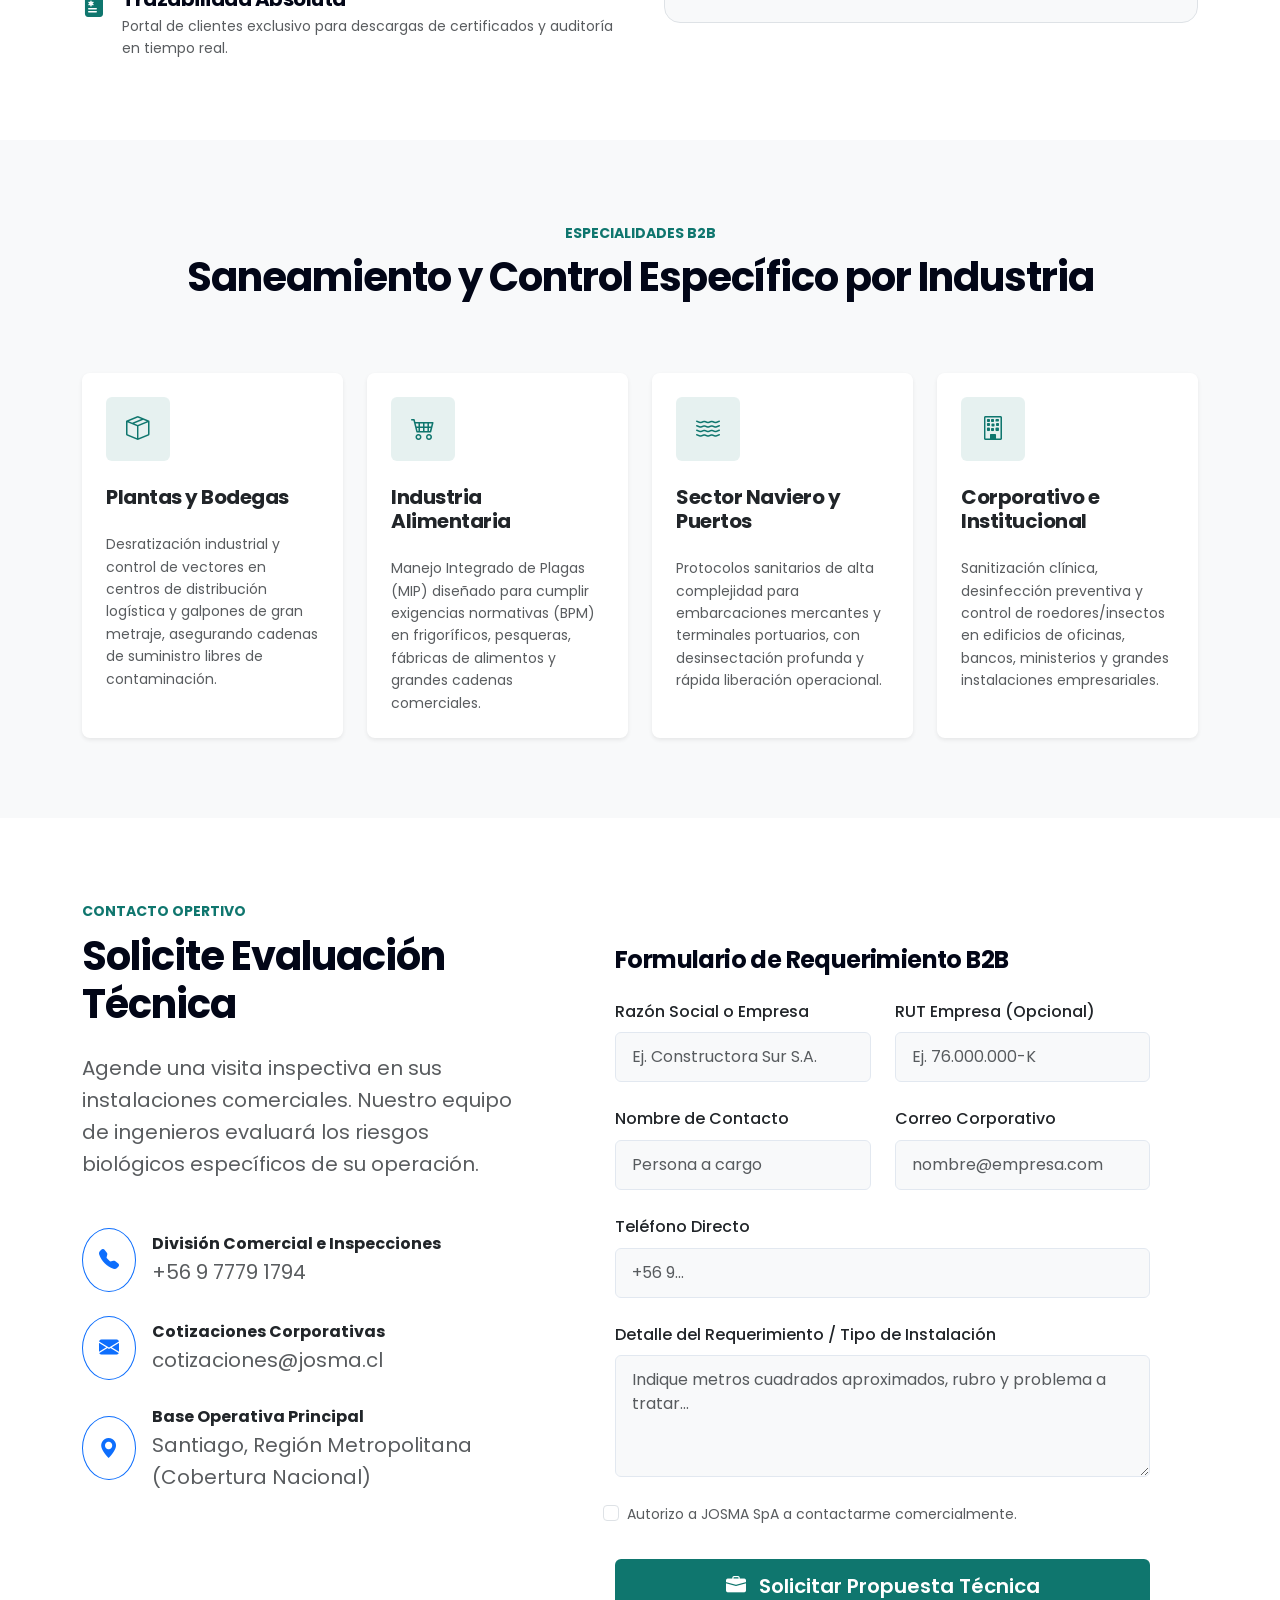
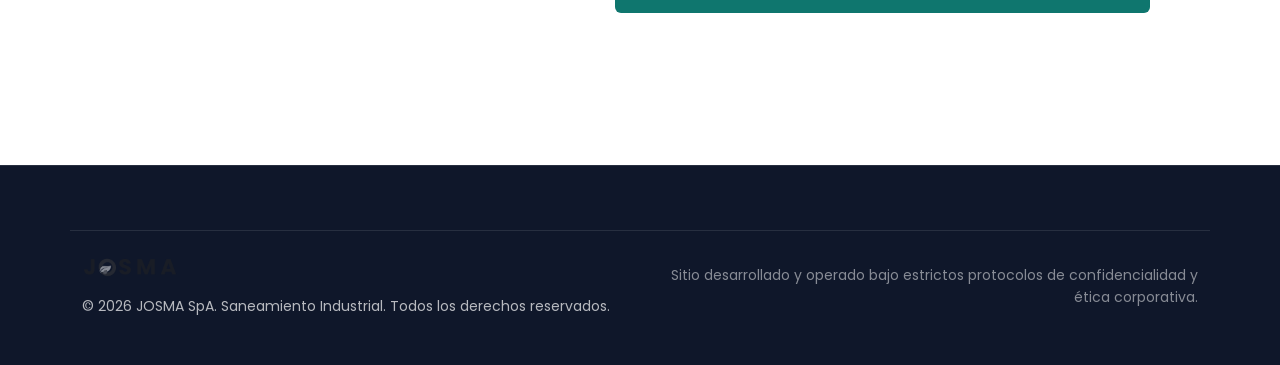
==== commit 6927e359: "feat: replace redundant cta with aggressive b2b social proof metric and risk aversion quote" ====
--- a/index.html
+++ b/index.html
@@ -84,15 +84,15 @@
                 <div class="small text-uppercase text-white-50 fw-semibold tracking-wider">Años de trayectoria</div>
               </div>
               <div class="col-6">
-                <a href="#contacto" class="text-decoration-none">
-                  <h3 class="display-5 fw-bold text-accent mb-0"><i class="bi bi-arrow-right-circle"></i></h3>
-                  <div class="small text-uppercase text-white-50 fw-semibold tracking-wider mt-1">Agenda tu
-                    <br>Evaluación</div>
-                </a>
+                <h3 class="display-5 fw-bold text-white mb-0">500+</h3>
+                <div class="small text-uppercase text-white-50 fw-semibold tracking-wider">Instalaciones Aseguradas
+                </div>
               </div>
               <div class="col-12 border-top border-light border-opacity-25 pt-4 mt-4">
-                <p class="mb-0 fw-medium text-white-50">&quot;Expertos en protocolos de bioseguridad industrial de alto
-                  rigor.&quot;</p>
+                <p class="mb-0 fw-medium text-white-50"><i
+                    class="bi bi-exclamation-triangle-fill text-warning me-2 opacity-75"></i>&quot;Identificamos brechas
+                  sanitarias invisibles <em>antes</em> de que se conviertan en multas o paralizaciones operativas.&quot;
+                </p>
               </div>
             </div>
           </div>
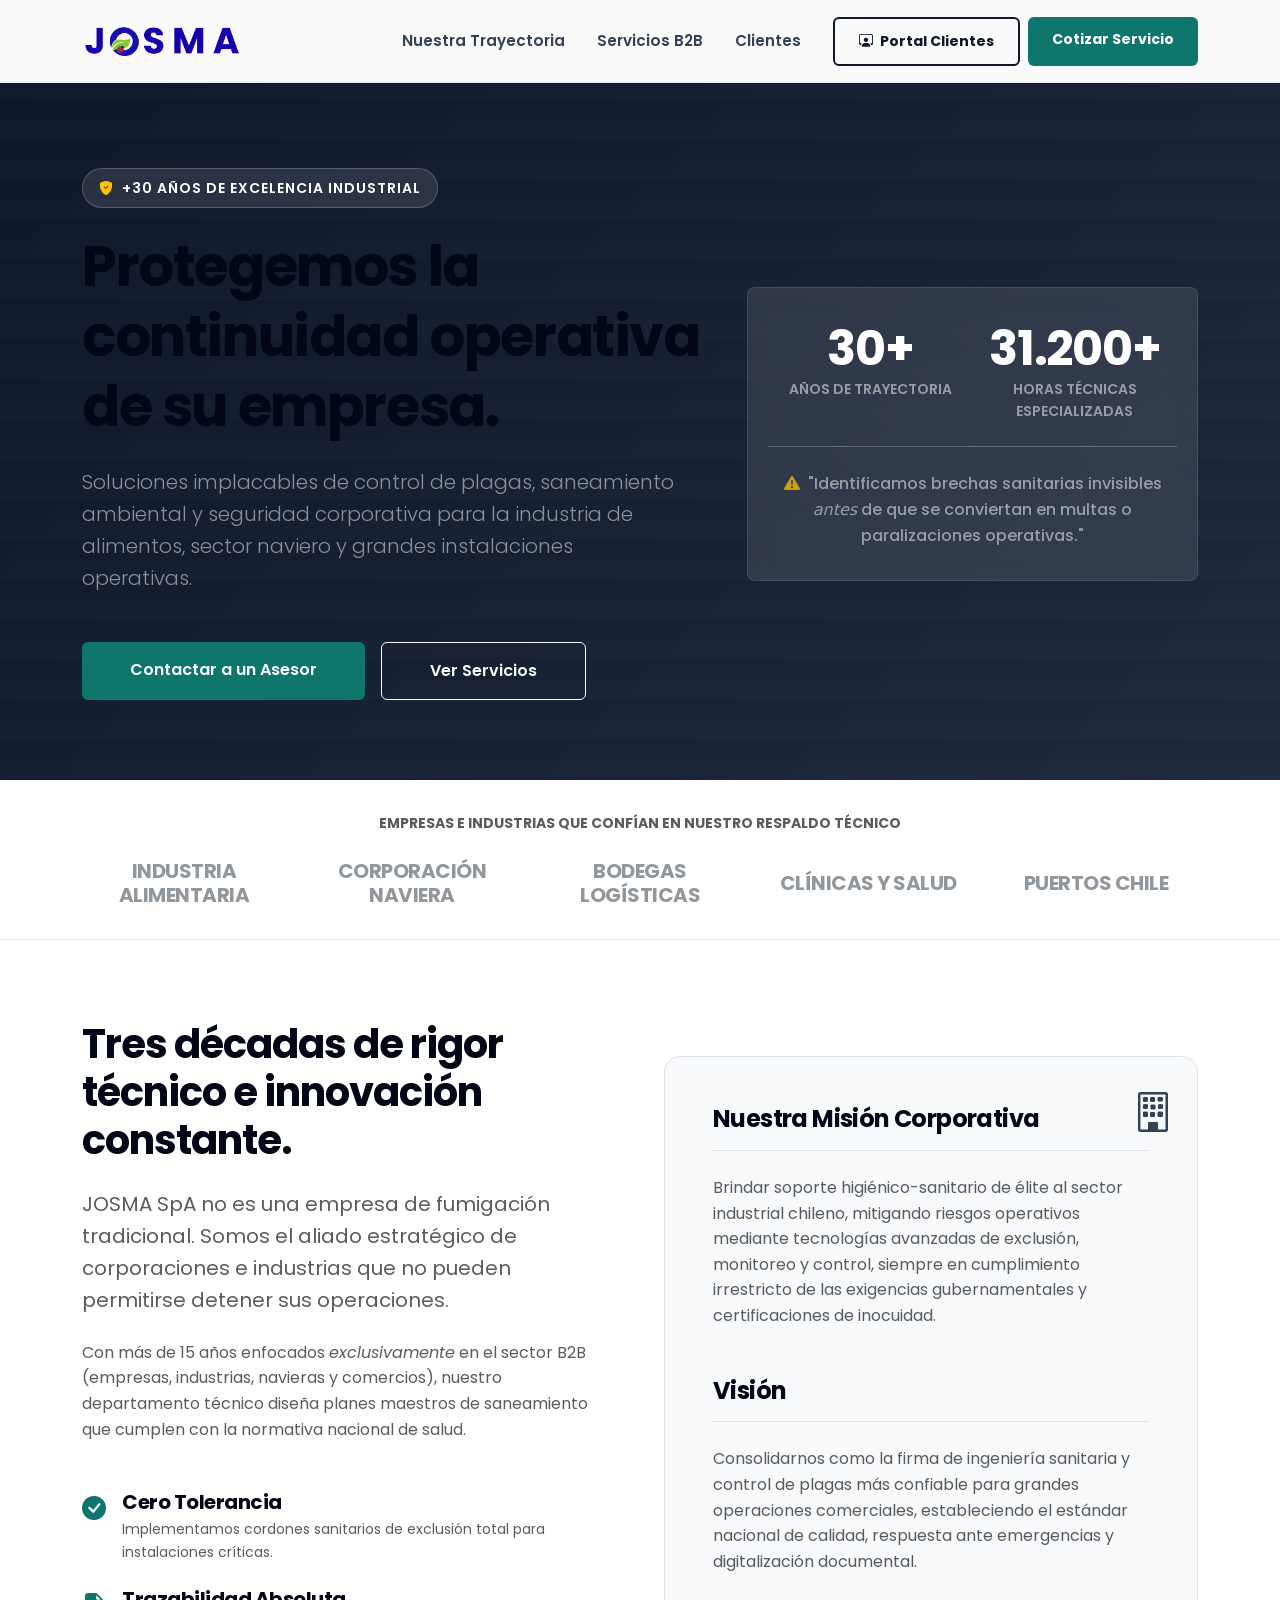
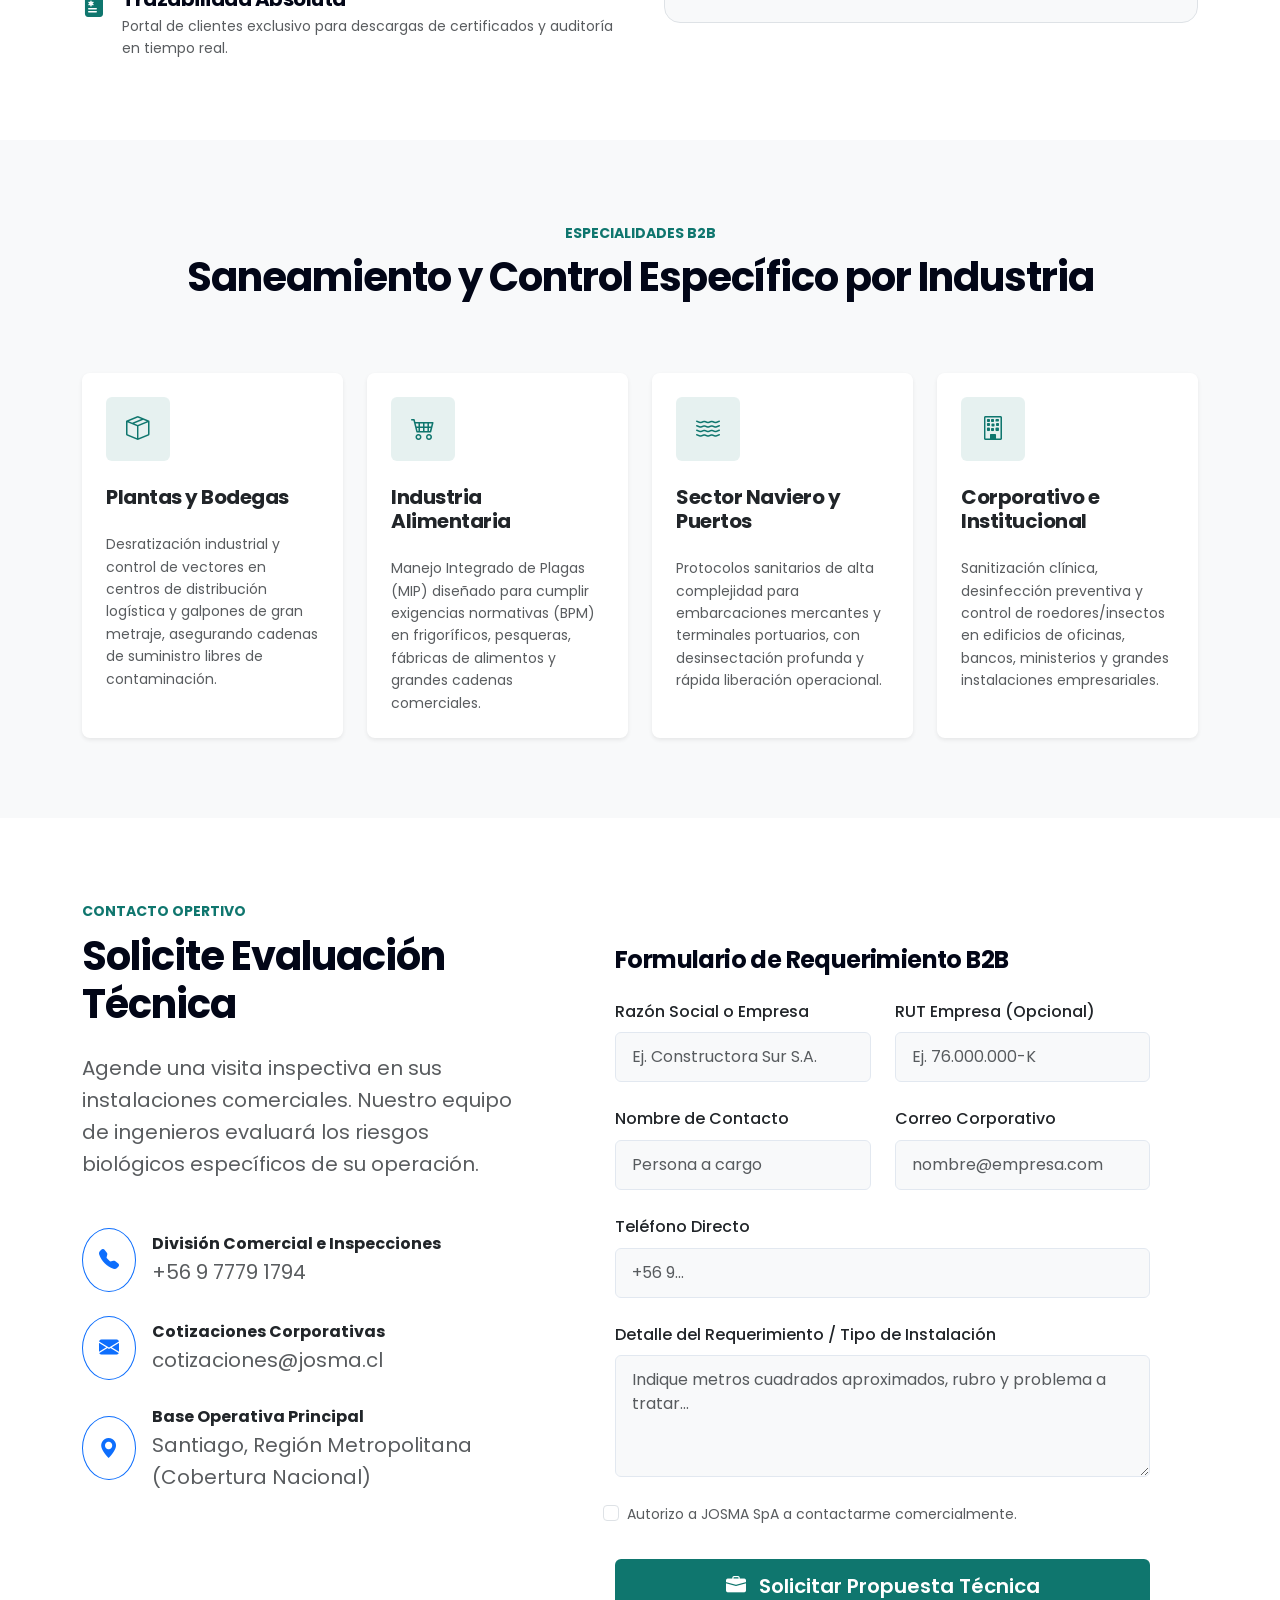
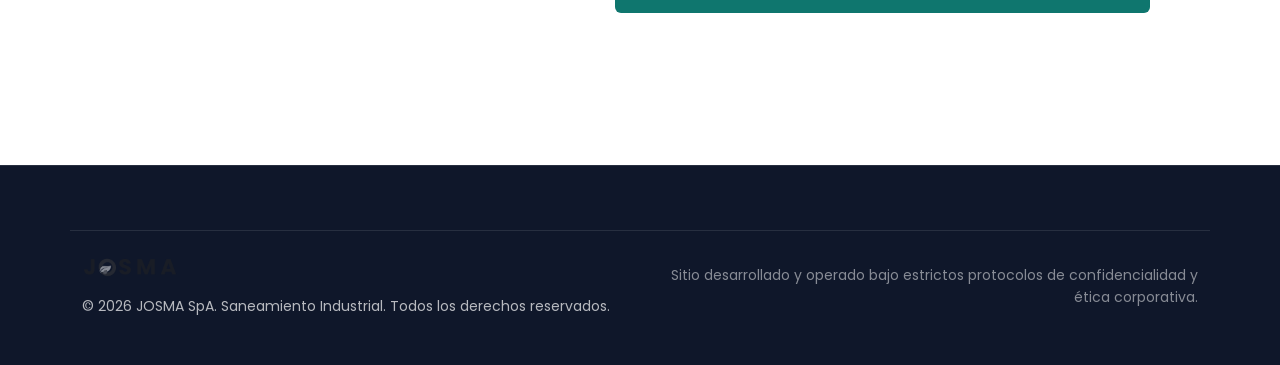
==== commit a98f49c6: "feat: replace installed installations metric with calculated specialized work hours" ====
--- a/index.html
+++ b/index.html
@@ -84,8 +84,8 @@
                 <div class="small text-uppercase text-white-50 fw-semibold tracking-wider">Años de trayectoria</div>
               </div>
               <div class="col-6">
-                <h3 class="display-5 fw-bold text-white mb-0">500+</h3>
-                <div class="small text-uppercase text-white-50 fw-semibold tracking-wider">Instalaciones Aseguradas
+                <h3 class="display-5 fw-bold text-white mb-0">31.200+</h3>
+                <div class="small text-uppercase text-white-50 fw-semibold tracking-wider">Horas Técnicas Especializadas
                 </div>
               </div>
               <div class="col-12 border-top border-light border-opacity-25 pt-4 mt-4">
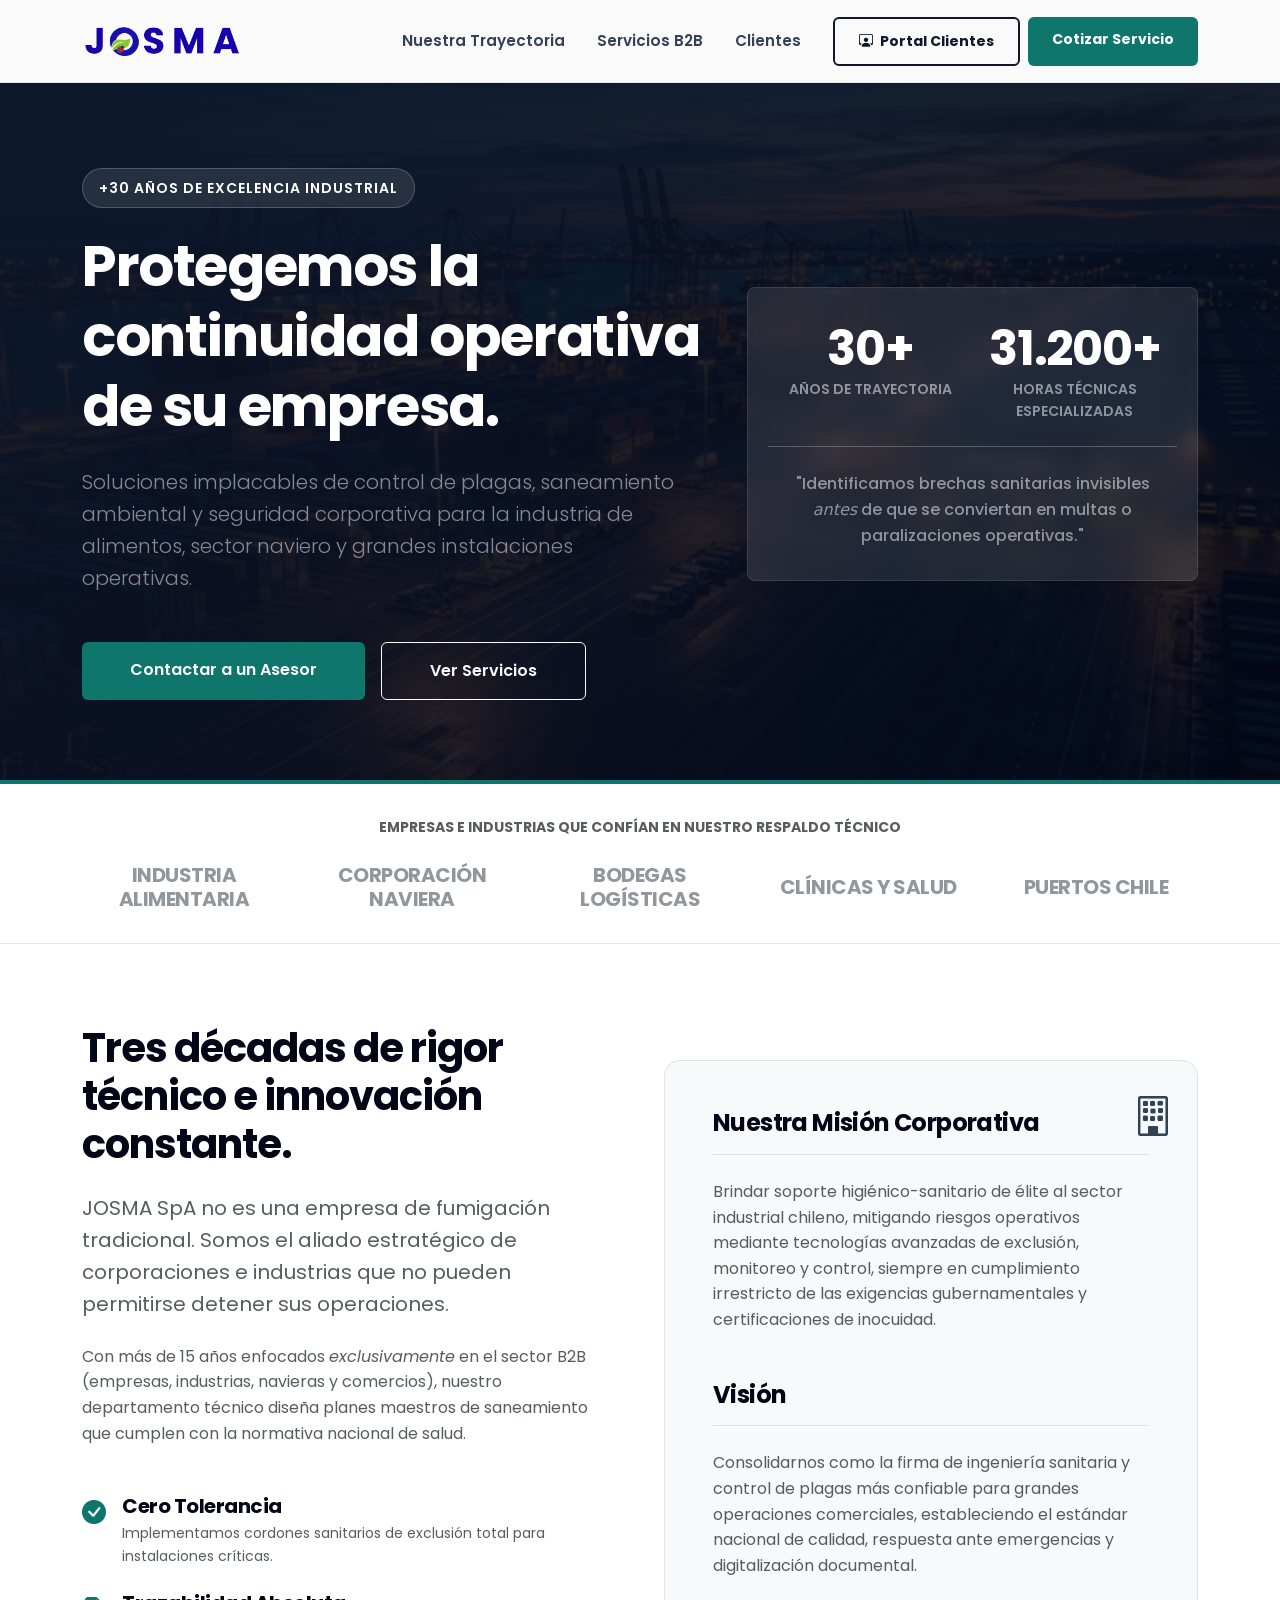
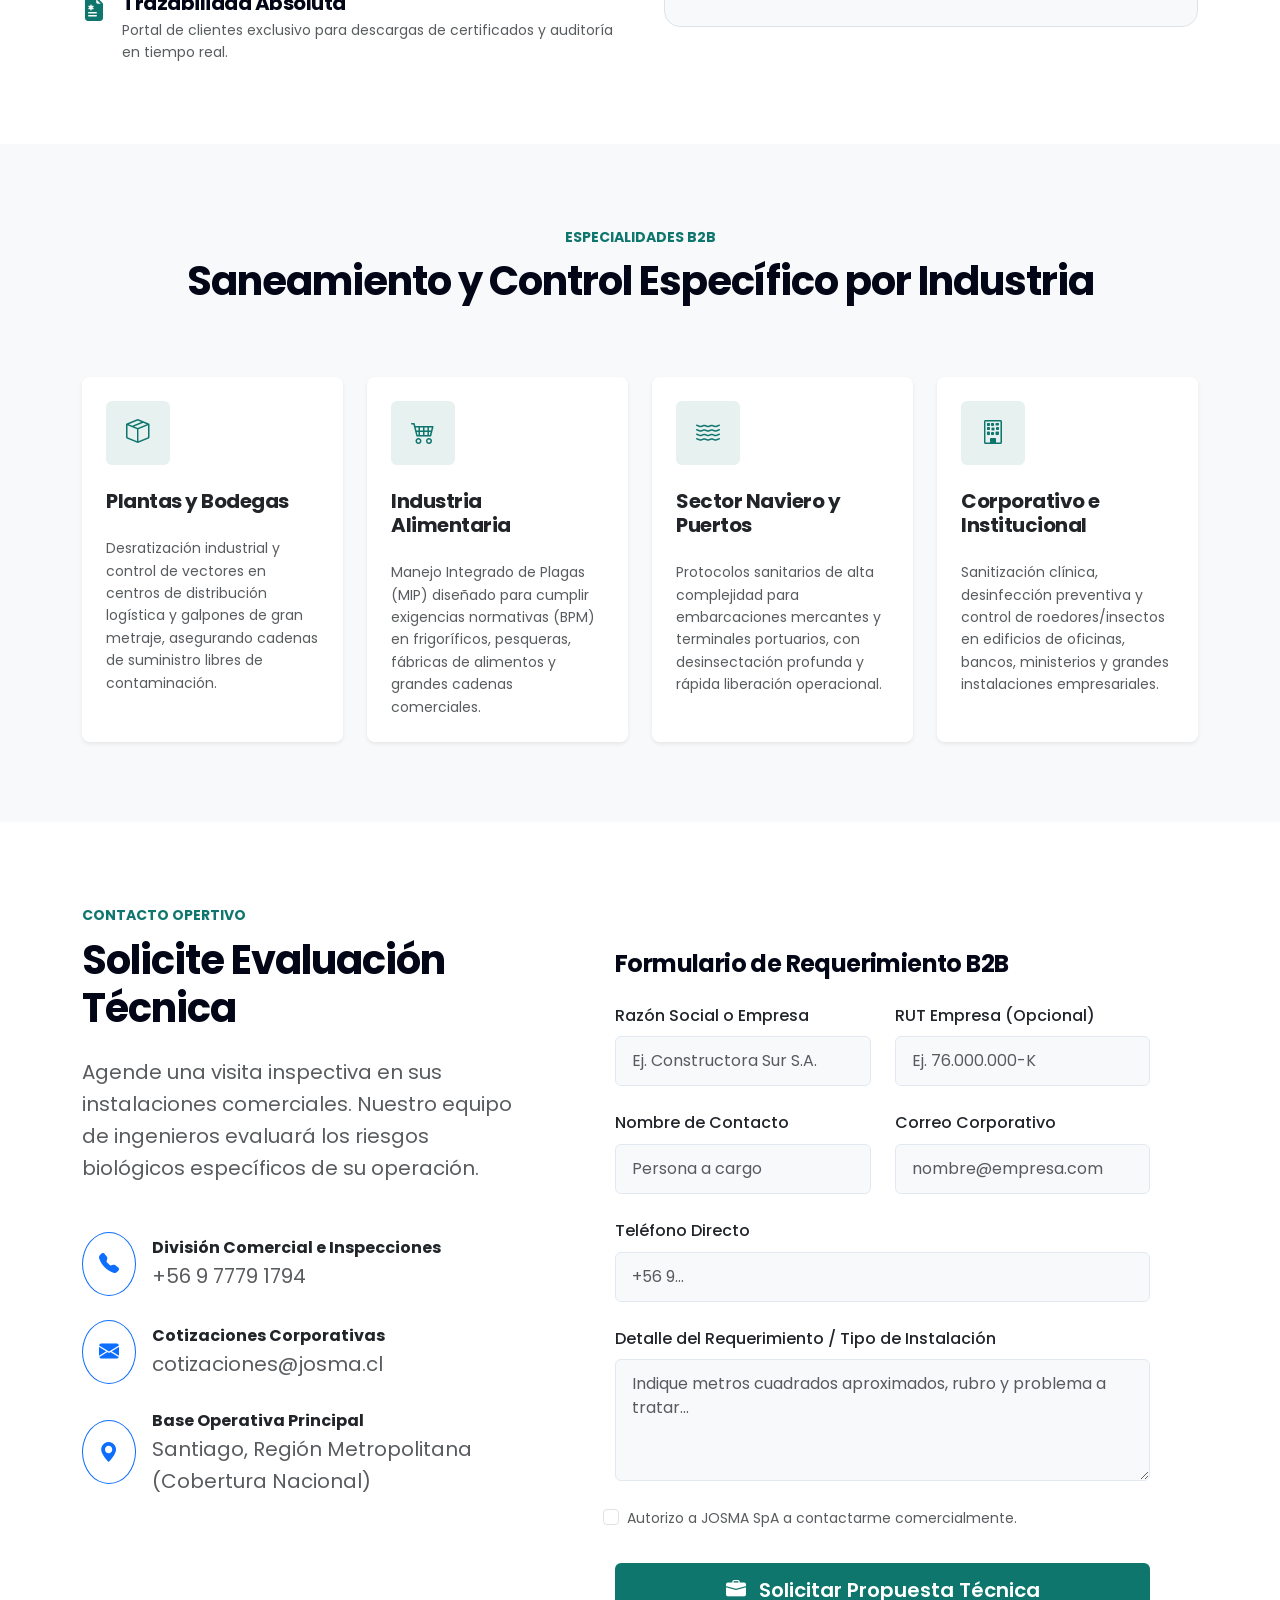
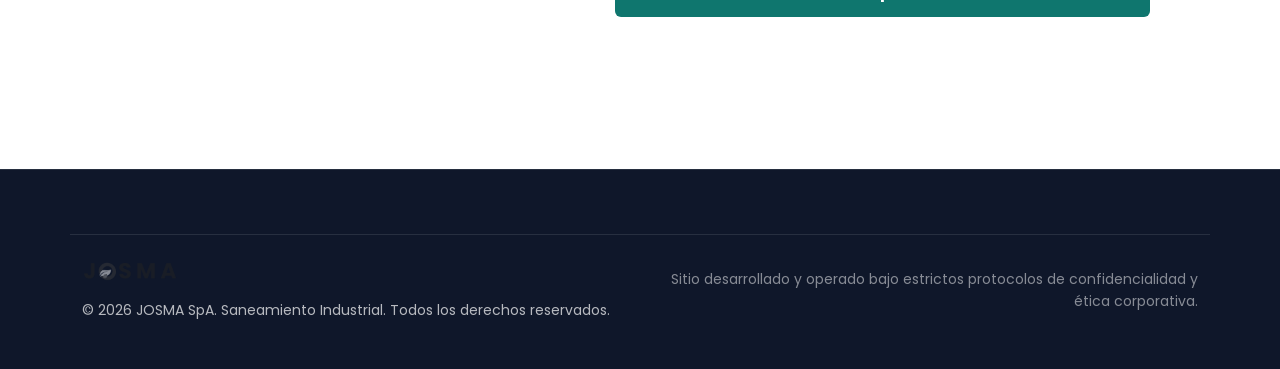
==== commit ba2474f3: "style: fix h1 contrast and remove decorative icons for a cleaner b2b look" ====
--- a/index.html
+++ b/index.html
@@ -61,9 +61,9 @@
       <div class="row align-items-center min-vh-75 mt-5">
         <div class="col-lg-8 col-xl-7" data-aos="fade-up">
           <div class="badge-30">
-            <i class="bi bi-shield-fill-check text-warning"></i> +30 Años de Excelencia Industrial
-          </div>
-          <h1 class="display-4 fw-bolder lh-sm mb-4">
+            +30 Años de Excelencia Industrial
+          </div>
+          <h1 class="display-4 fw-bolder lh-sm mb-4 text-white">
             Protegemos la continuidad operativa de su empresa.
           </h1>
           <p class="lead mb-5 fs-5 text-white-50 pe-lg-5">
@@ -89,8 +89,7 @@
                 </div>
               </div>
               <div class="col-12 border-top border-light border-opacity-25 pt-4 mt-4">
-                <p class="mb-0 fw-medium text-white-50"><i
-                    class="bi bi-exclamation-triangle-fill text-warning me-2 opacity-75"></i>&quot;Identificamos brechas
+                <p class="mb-0 fw-medium text-white-50">&quot;Identificamos brechas
                   sanitarias invisibles <em>antes</em> de que se conviertan en multas o paralizaciones operativas.&quot;
                 </p>
               </div>
--- a/assets/css/styles.css
+++ b/assets/css/styles.css
@@ -105,17 +105,21 @@
 .hero {
     padding-top: 120px;
     padding-bottom: 80px;
-    background: linear-gradient(135deg, var(--primary) 0%, var(--primary-light) 100%);
+    background-color: var(--primary);
+    background-image:
+        linear-gradient(135deg, rgba(15, 23, 42, 0.95) 0%, rgba(2, 6, 23, 0.85) 100%),
+        url('../img/hero-b2b.png');
+    background-size: cover;
+    background-position: center;
+    background-attachment: fixed;
     color: #fff;
     position: relative;
+    border-bottom: 4px solid var(--accent);
 }
 
 .hero::before {
-    content: '';
-    position: absolute;
-    inset: 0;
-    background-image: url("data:image/svg+xml,%3Csvg width='40' height='40' viewBox='0 0 40 40' xmlns='http://www.w3.org/2000/svg'%3E%3Cpath d='M0 0h40v40H0V0zm20 20h20v20H20V20zM0 20h20v20H0V20z' fill='%23ffffff' fill-opacity='0.02' fill-rule='evenodd'/%3E%3C/svg%3E");
-    opacity: 0.5;
+    display: none;
+    /* Removing the old SVG pattern */
 }
 
 .hero-stats {
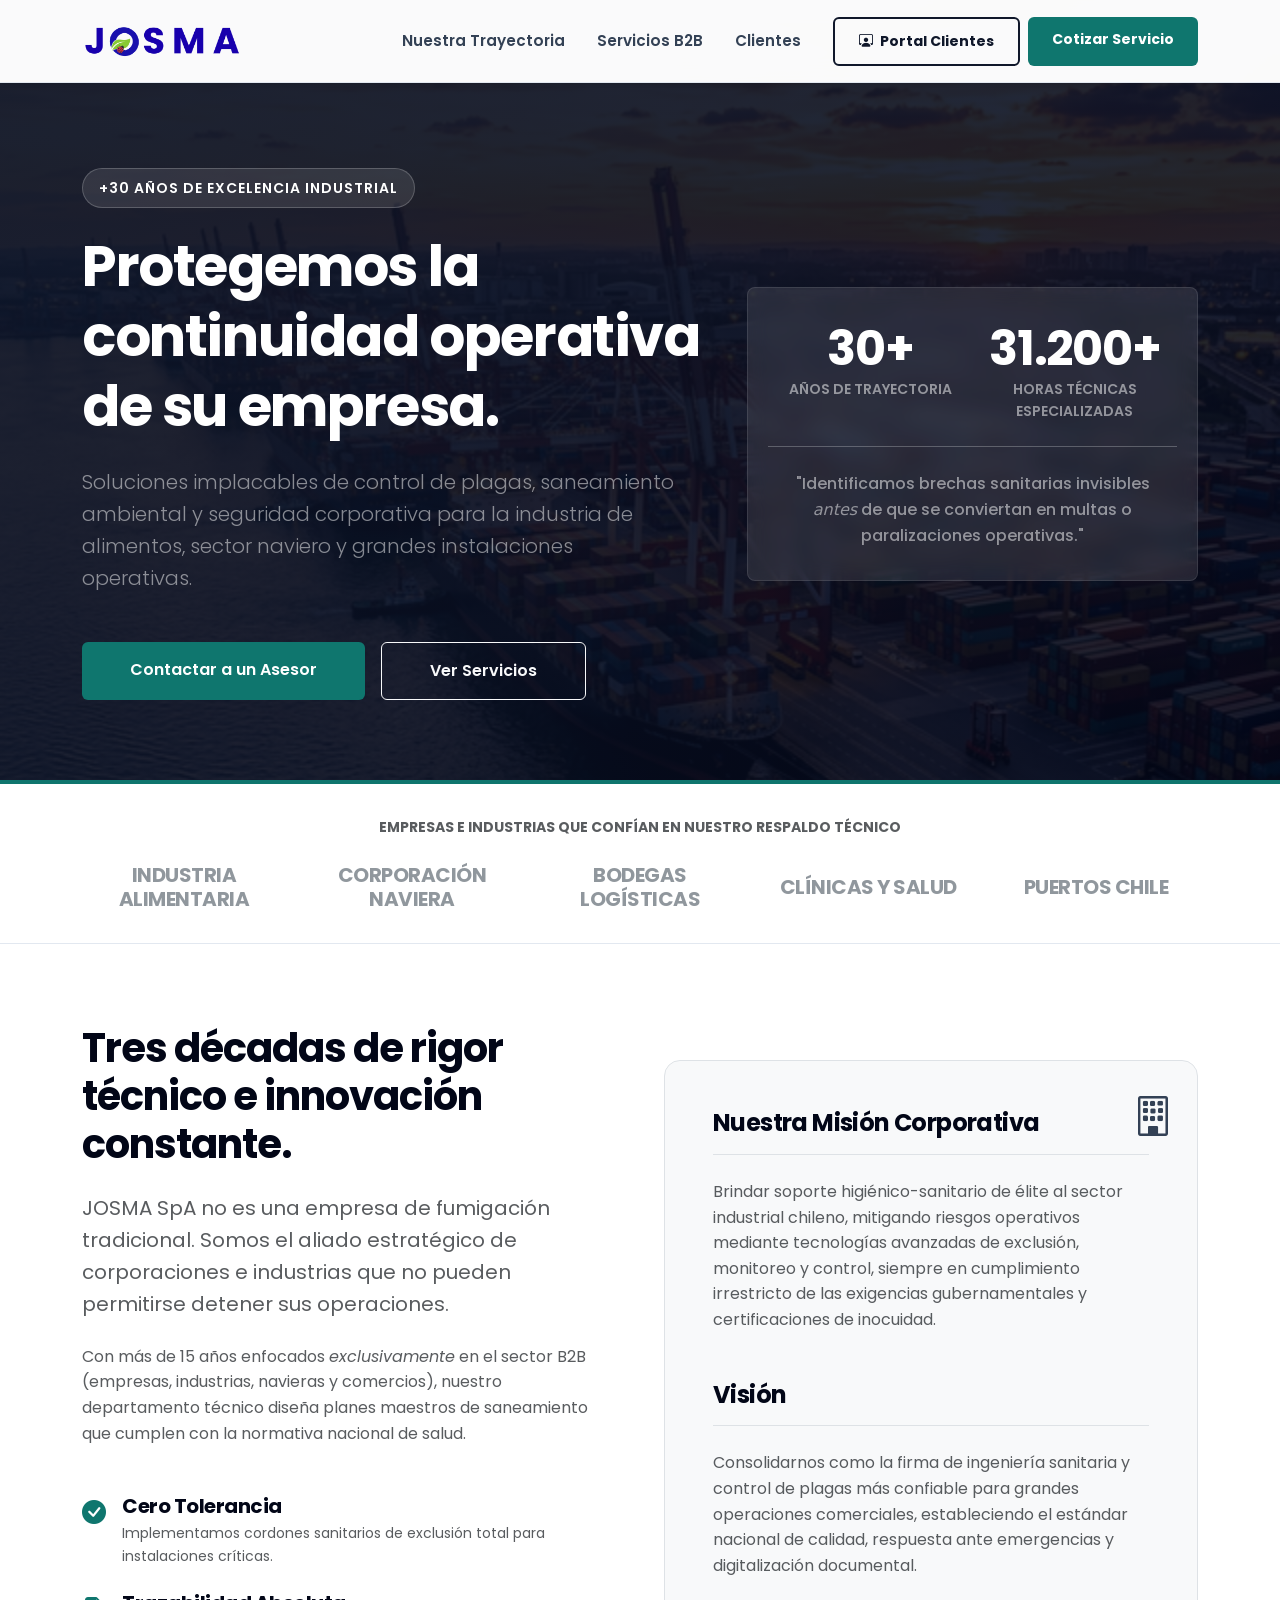
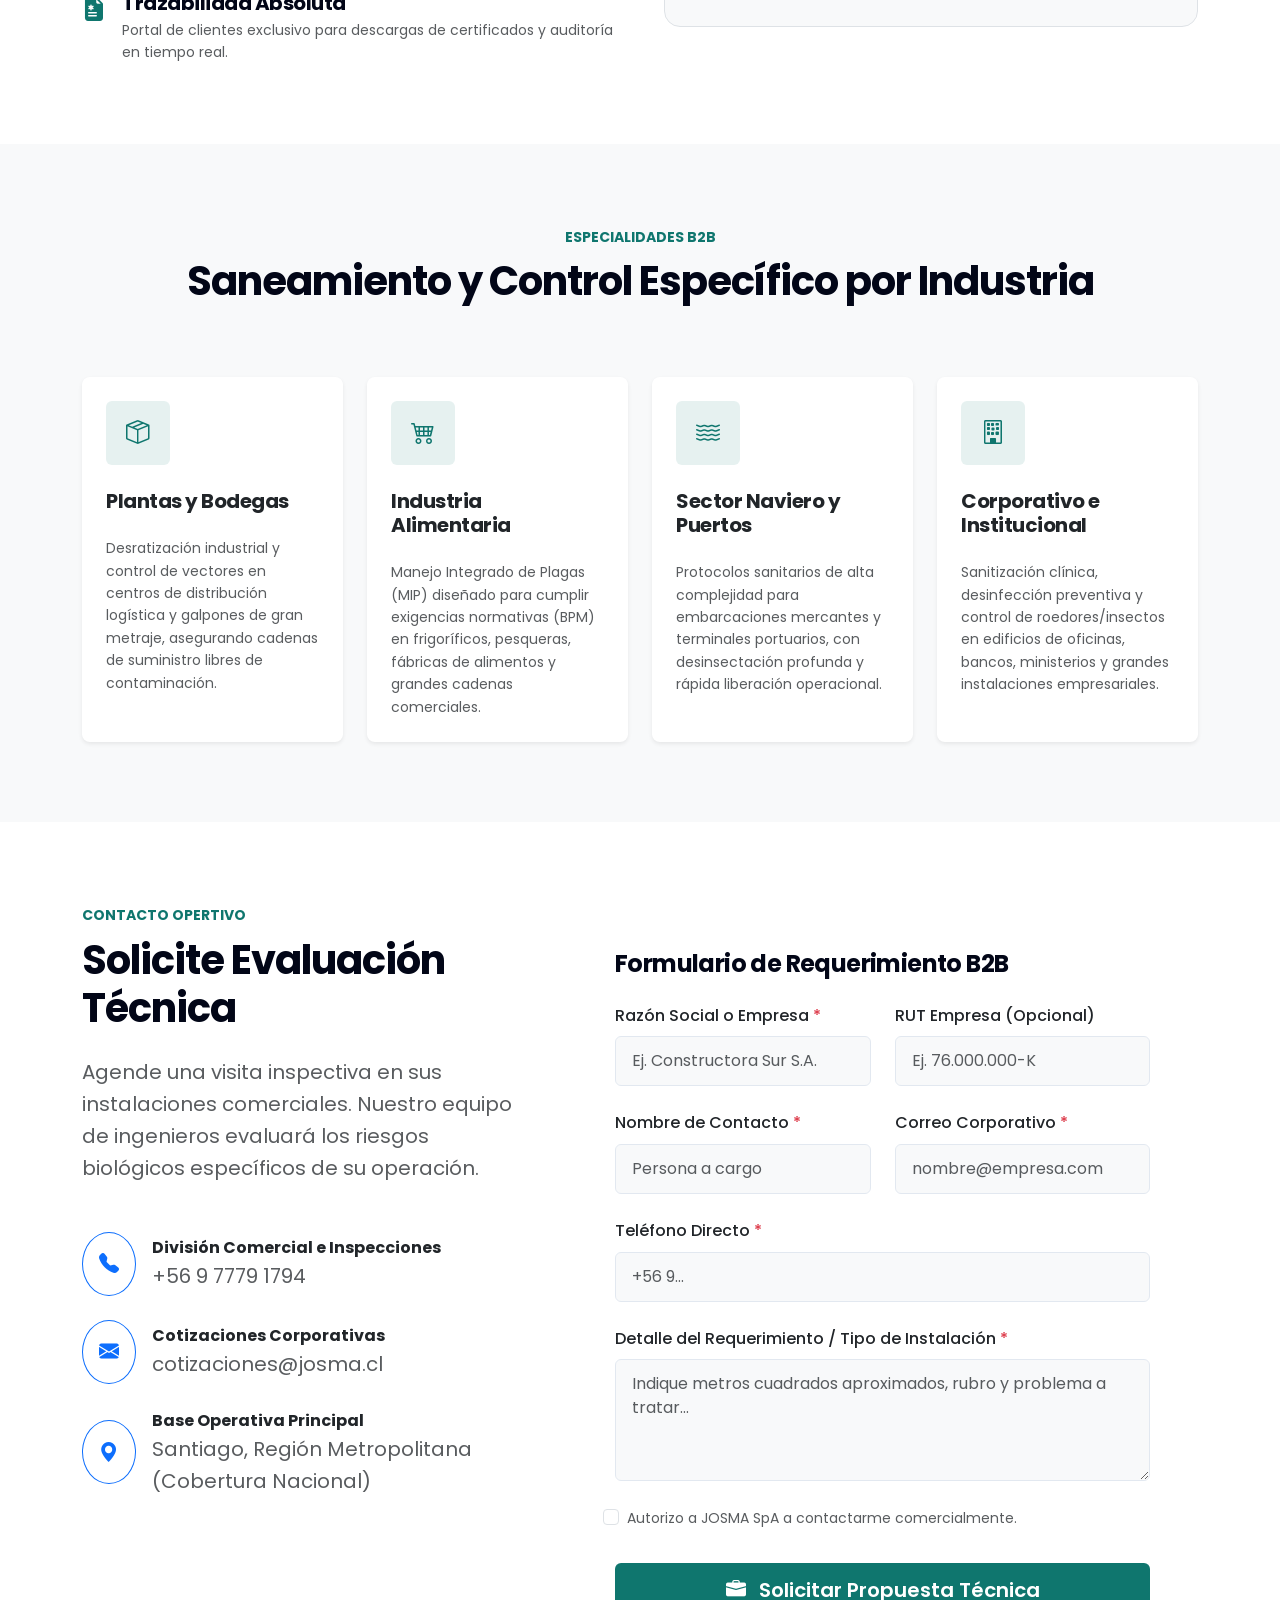
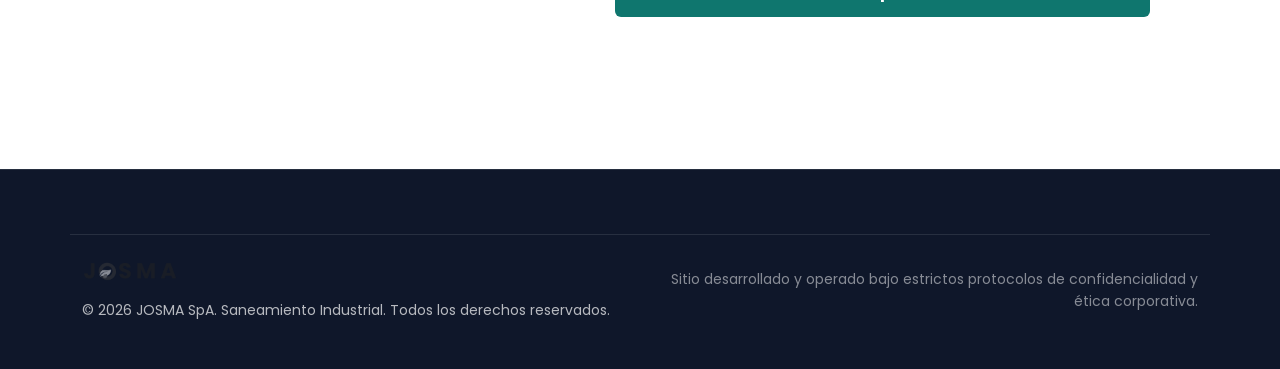
==== commit 810baa5b: "feat: complete visual redesign, AI rotating hero, responsive UX fixes and B2B branding" ====
--- a/index.html
+++ b/index.html
@@ -57,6 +57,12 @@
 
   <!-- Industrial Hero Section -->
   <header id="top" class="hero">
+    <div class="hero-slideshow" id="heroSlideshow">
+      <div class="hero-slide active" style="background-image: url('assets/img/hero/port.png')"></div>
+      <div class="hero-slide" style="background-image: url('assets/img/hero/mining.png')"></div>
+      <div class="hero-slide" style="background-image: url('assets/img/hero/industry.png')"></div>
+      <div class="hero-overlay"></div>
+    </div>
     <div class="container position-relative z-1">
       <div class="row align-items-center min-vh-75 mt-5">
         <div class="col-lg-8 col-xl-7" data-aos="fade-up">
@@ -284,7 +290,8 @@
               <h4 class="fw-bold mb-4">Formulario de Requerimiento B2B</h4>
               <div class="row g-4">
                 <div class="col-md-6">
-                  <label for="company" class="form-label fw-medium text-dark">Razón Social o Empresa</label>
+                  <label for="company" class="form-label fw-medium text-dark">Razón Social o Empresa <span
+                      class="text-danger">*</span></label>
                   <input type="text" class="form-control bg-light" id="company" name="company" required
                     placeholder="Ej. Constructora Sur S.A." />
                   <div class="invalid-feedback">Indique el nombre de su empresa.</div>
@@ -294,25 +301,28 @@
                   <input type="text" class="form-control bg-light" id="rut" name="rut" placeholder="Ej. 76.000.000-K" />
                 </div>
                 <div class="col-md-6">
-                  <label for="name" class="form-label fw-medium text-dark">Nombre de Contacto</label>
+                  <label for="name" class="form-label fw-medium text-dark">Nombre de Contacto <span
+                      class="text-danger">*</span></label>
                   <input type="text" class="form-control bg-light" id="name" name="name" required
                     placeholder="Persona a cargo" />
                   <div class="invalid-feedback">Indique el contacto.</div>
                 </div>
                 <div class="col-md-6">
-                  <label for="email" class="form-label fw-medium text-dark">Correo Corporativo</label>
+                  <label for="email" class="form-label fw-medium text-dark">Correo Corporativo <span
+                      class="text-danger">*</span></label>
                   <input type="email" class="form-control bg-light" id="email" name="email" required
                     placeholder="nombre@empresa.com" />
                   <div class="invalid-feedback">Correo inválido.</div>
                 </div>
                 <div class="col-md-12">
-                  <label for="phone" class="form-label fw-medium text-dark">Teléfono Directo</label>
+                  <label for="phone" class="form-label fw-medium text-dark">Teléfono Directo <span
+                      class="text-danger">*</span></label>
                   <input type="tel" class="form-control bg-light" id="phone" name="phone" required
                     placeholder="+56 9..." />
                 </div>
                 <div class="col-12">
                   <label for="message" class="form-label fw-medium text-dark">Detalle del Requerimiento / Tipo de
-                    Instalación</label>
+                    Instalación <span class="text-danger">*</span></label>
                   <textarea class="form-control bg-light" id="message" name="message" rows="4" required
                     placeholder="Indique metros cuadrados aproximados, rubro y problema a tratar..."></textarea>
                   <div class="invalid-feedback">Por favor detalle su solicitud técnica.</div>
--- a/assets/css/styles.css
+++ b/assets/css/styles.css
@@ -106,20 +106,46 @@
     padding-top: 120px;
     padding-bottom: 80px;
     background-color: var(--primary);
-    background-image:
-        linear-gradient(135deg, rgba(15, 23, 42, 0.95) 0%, rgba(2, 6, 23, 0.85) 100%),
-        url('../img/hero-b2b.png');
+    color: #fff;
+    position: relative;
+    border-bottom: 4px solid var(--accent);
+    overflow: hidden;
+}
+
+.hero-slideshow {
+    position: absolute;
+    top: 0;
+    left: 0;
+    width: 100%;
+    height: 100%;
+    z-index: 0;
+}
+
+.hero-slide {
+    position: absolute;
+    top: 0;
+    left: 0;
+    width: 100%;
+    height: 100%;
     background-size: cover;
     background-position: center;
     background-attachment: fixed;
-    color: #fff;
-    position: relative;
-    border-bottom: 4px solid var(--accent);
-}
-
-.hero::before {
-    display: none;
-    /* Removing the old SVG pattern */
+    opacity: 0;
+    transition: opacity 2.5s ease-in-out;
+}
+
+.hero-slide.active {
+    opacity: 1;
+}
+
+.hero-overlay {
+    position: absolute;
+    top: 0;
+    left: 0;
+    width: 100%;
+    height: 100%;
+    background: linear-gradient(135deg, rgba(15, 23, 42, 0.95) 0%, rgba(2, 6, 23, 0.85) 100%);
+    z-index: 1;
 }
 
 .hero-stats {
@@ -219,4 +245,102 @@
     background: var(--primary);
     color: rgba(255, 255, 255, 0.7);
     border-top: 1px solid rgba(255, 255, 255, 0.1);
+}
+
+/* =========================================================================
+   RESPONSIVE DESIGN MODIFICATIONS (MOBILE & TABLET)
+   ========================================================================= */
+
+@media (max-width: 991.98px) {
+
+    /* Navbar adjustments */
+    .navbar-brand img {
+        height: 32px !important;
+    }
+
+    .navbar-nav {
+        background: var(--surface);
+        padding: 1rem;
+        border-radius: var(--radius-md);
+        box-shadow: var(--shadow-md);
+        margin-top: 1rem;
+        border: 1px solid var(--border);
+    }
+
+    .navbar-nav .nav-item {
+        margin-bottom: 0.5rem;
+    }
+
+    .navbar-nav .nav-link {
+        padding: 0.5rem 0 !important;
+    }
+
+    /* Hero adjustments */
+    .hero {
+        padding-top: 90px;
+        padding-bottom: 60px;
+    }
+
+    .hero h1.display-4 {
+        font-size: 2.2rem !important;
+    }
+
+    .hero .lead {
+        font-size: 1.1rem !important;
+    }
+
+    .badge-30 {
+        font-size: 0.75rem;
+        padding: 0.4rem 0.8rem;
+    }
+
+    /* Layout spacing adjustments */
+    .py-6 {
+        padding-block: 3.5rem;
+    }
+
+    /* Flex column button stacking for mobile */
+    .hero .d-flex {
+        flex-direction: column !important;
+        width: 100%;
+    }
+
+    .hero .d-flex .btn {
+        width: 100%;
+        margin-bottom: 0.5rem;
+    }
+
+    .trust-ribbon .col h5 {
+        font-size: 0.9rem;
+    }
+}
+
+@media (max-width: 575.98px) {
+    .hero h1.display-4 {
+        font-size: 1.8rem !important;
+    }
+
+    .hero .lead {
+        font-size: 1rem !important;
+        padding-right: 0 !important;
+    }
+
+    .card {
+        padding: 1.5rem !important;
+    }
+
+    .display-6 {
+        font-size: 1.7rem !important;
+    }
+
+    .trust-ribbon .col {
+        flex: 0 0 auto;
+        width: 100%;
+        margin-bottom: 1rem;
+    }
+
+    .btn-lg {
+        padding: 0.6rem 1.2rem;
+        font-size: 1rem;
+    }
 }
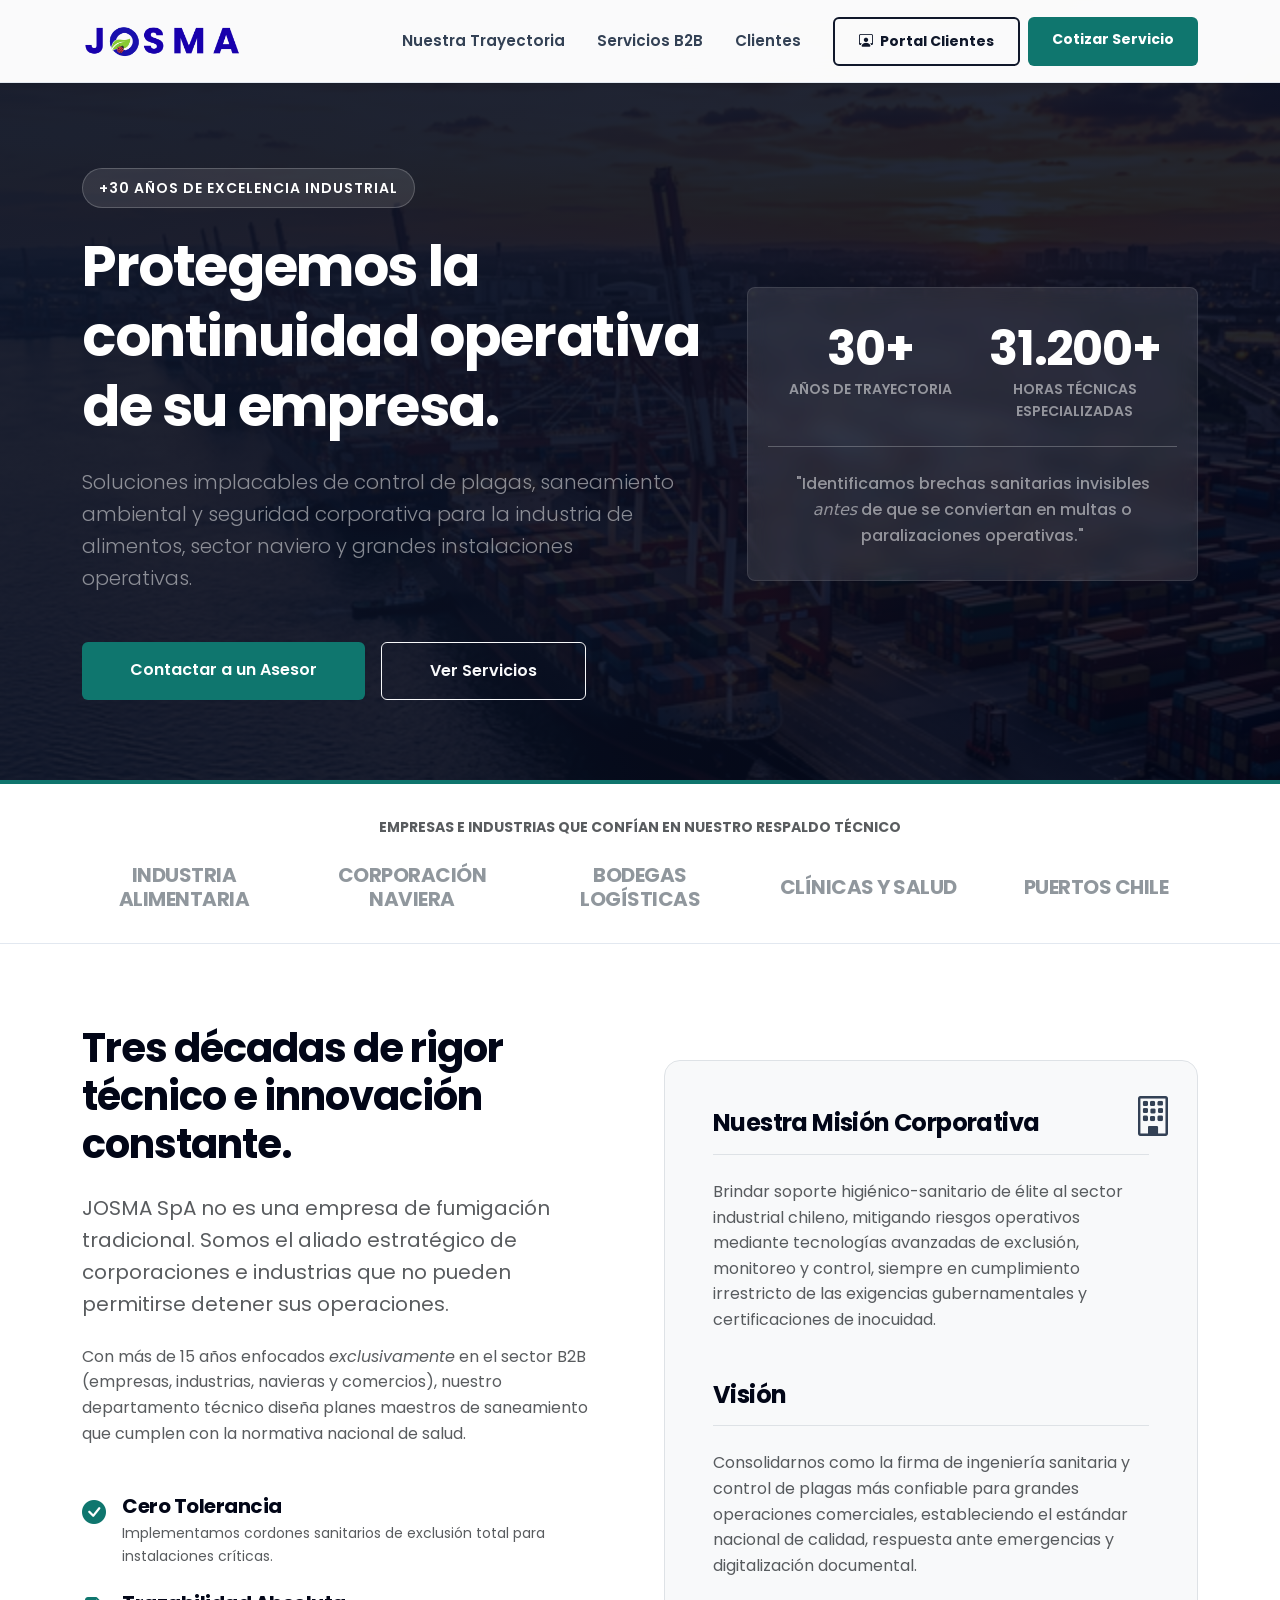
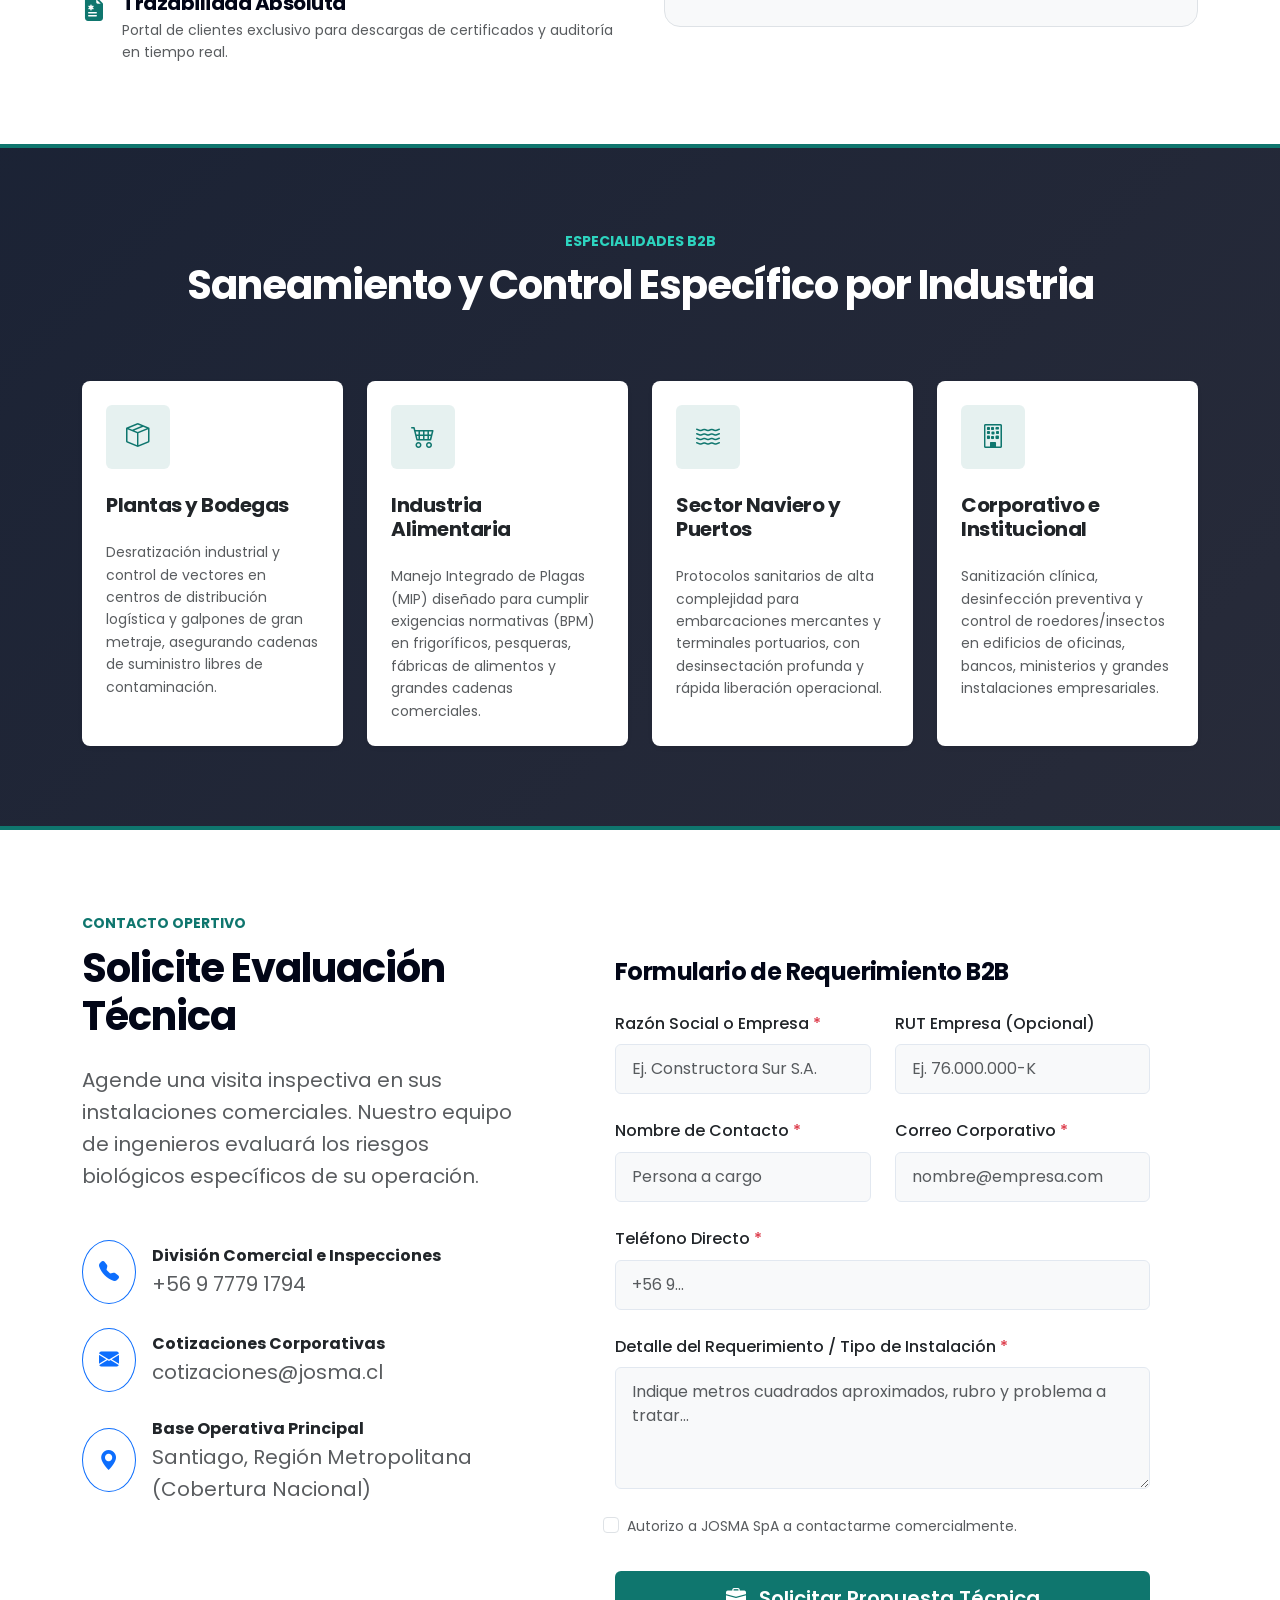
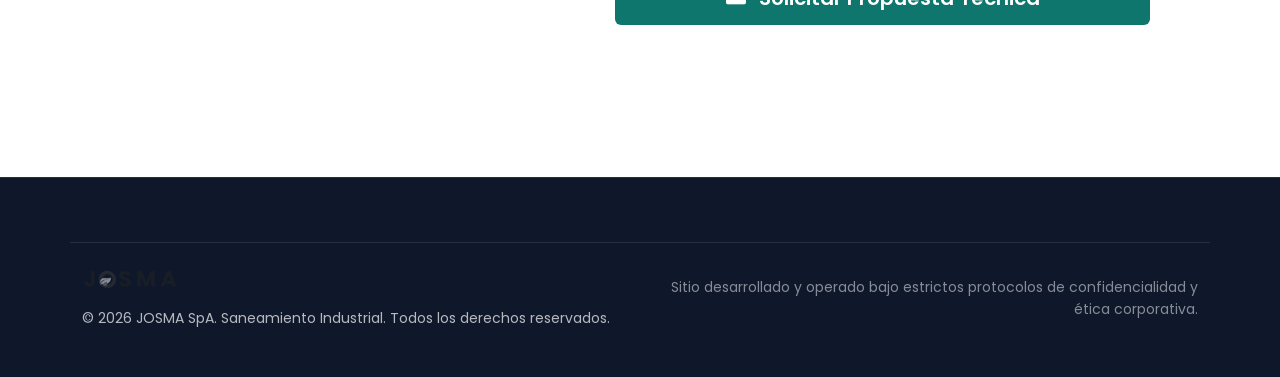
==== commit 82ebdc72: "feat: apply parallax slideshow to B2B services section" ====
--- a/index.html
+++ b/index.html
@@ -190,11 +190,20 @@
   </section>
 
   <!-- Services Section -->
-  <section id="servicios" class="py-6 bg-light">
-    <div class="container">
+  <section id="servicios" class="py-6 position-relative z-1 overflow-hidden"
+    style="border-top: 4px solid var(--accent); border-bottom: 4px solid var(--accent);">
+    <!-- Parallax Background Slideshow -->
+    <div class="hero-slideshow">
+      <div class="hero-slide active" style="background-image: url('assets/img/hero/port.png')"></div>
+      <div class="hero-slide" style="background-image: url('assets/img/hero/mining.png')"></div>
+      <div class="hero-slide" style="background-image: url('assets/img/hero/industry.png')"></div>
+      <div class="hero-overlay"></div>
+    </div>
+
+    <div class="container position-relative z-1">
       <div class="text-center max-w-3xl mx-auto mb-5 pb-3">
-        <span class="text-accent fw-bold text-uppercase tracking-wider small">Especialidades B2B</span>
-        <h2 class="display-6 fw-bold mt-2">Saneamiento y Control Específico por Industria</h2>
+        <span class="fw-bold text-uppercase tracking-wider small" style="color: #2dd4bf;">Especialidades B2B</span>
+        <h2 class="display-6 fw-bold mt-2 text-white">Saneamiento y Control Específico por Industria</h2>
       </div>
 
       <div class="row g-4">
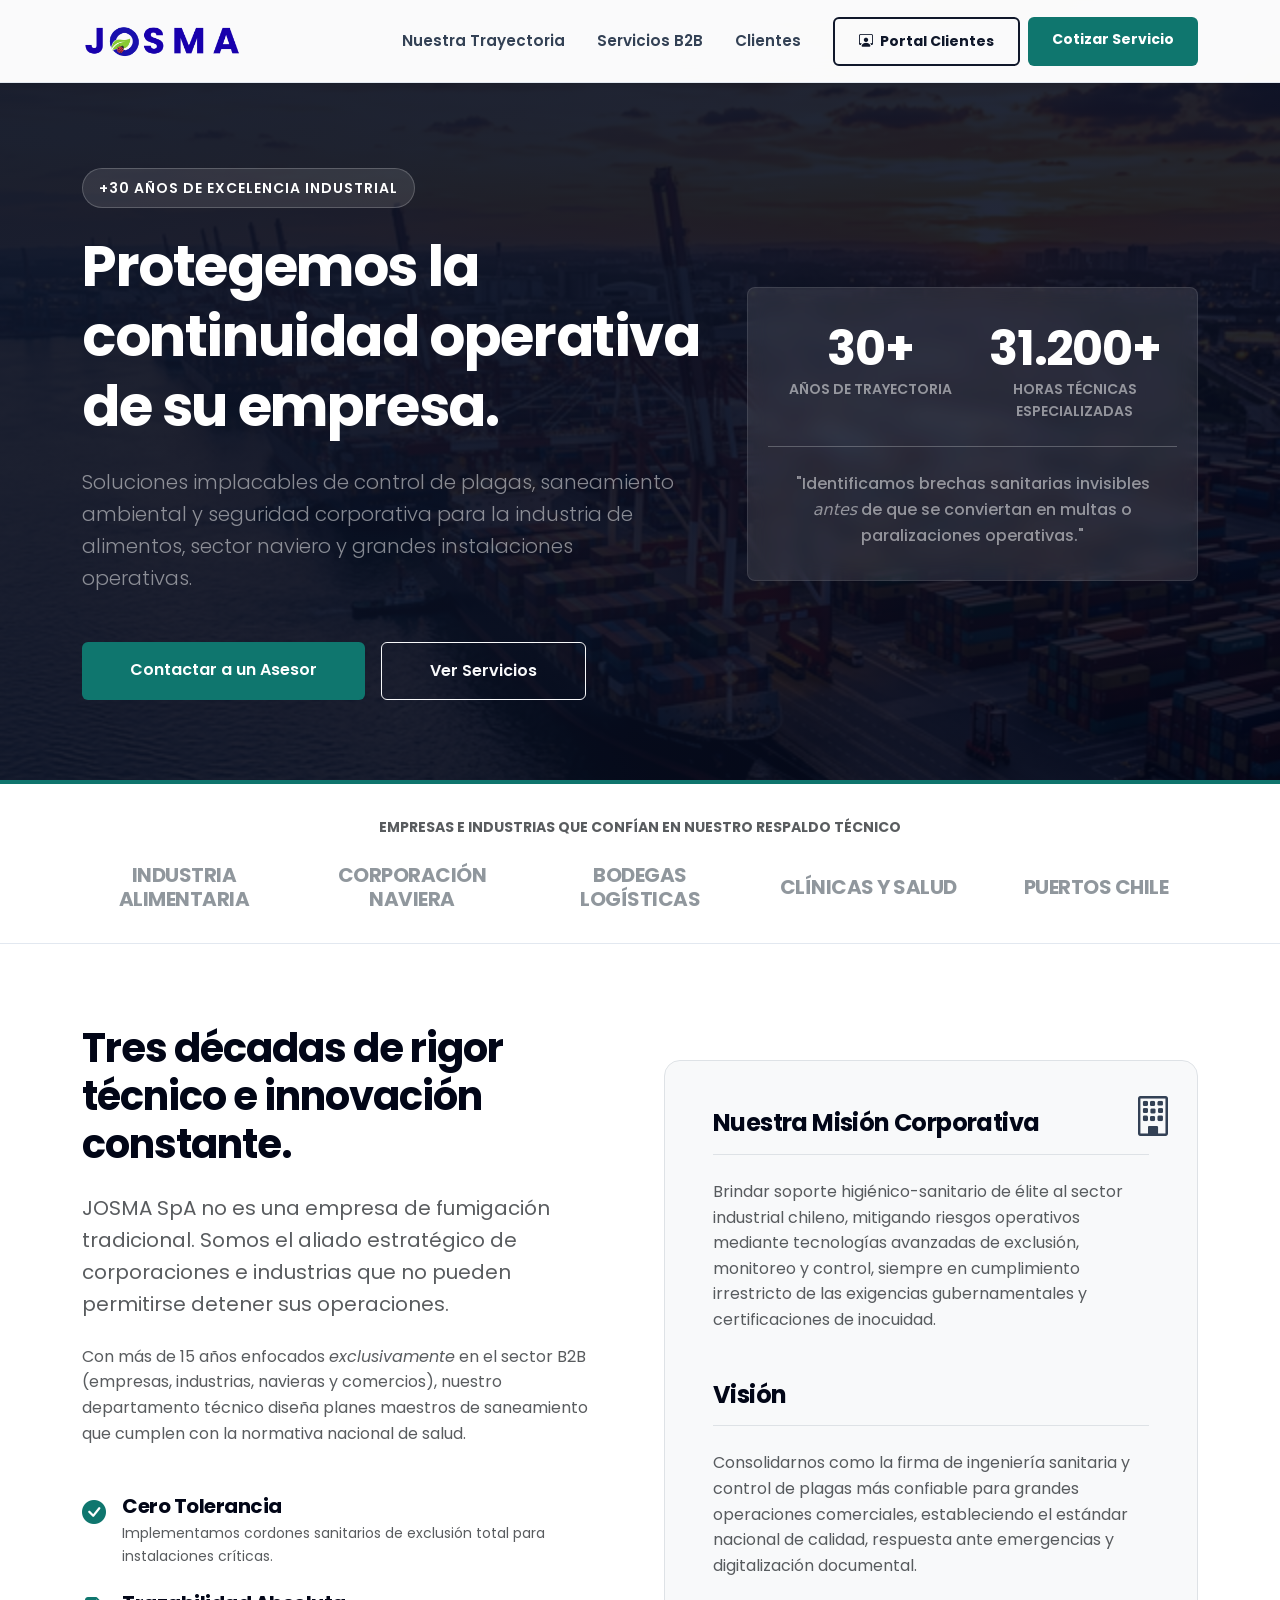
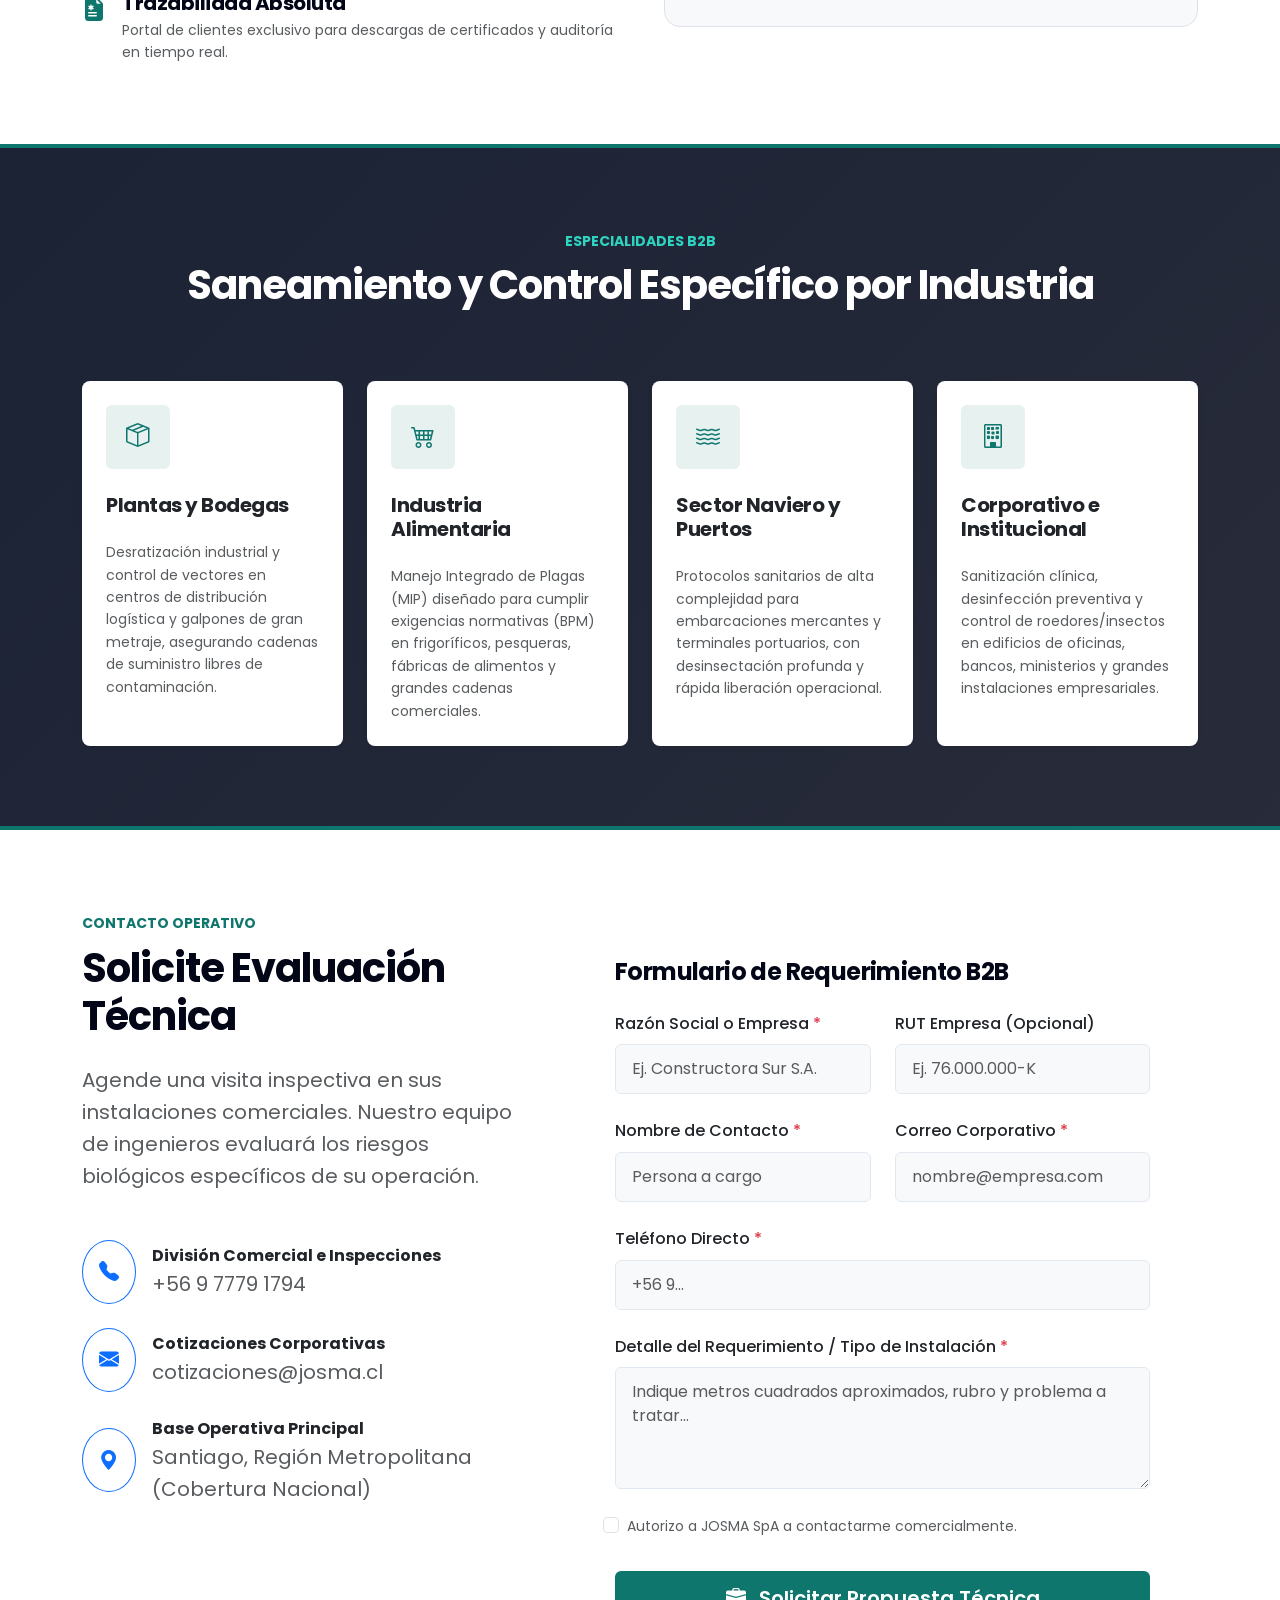
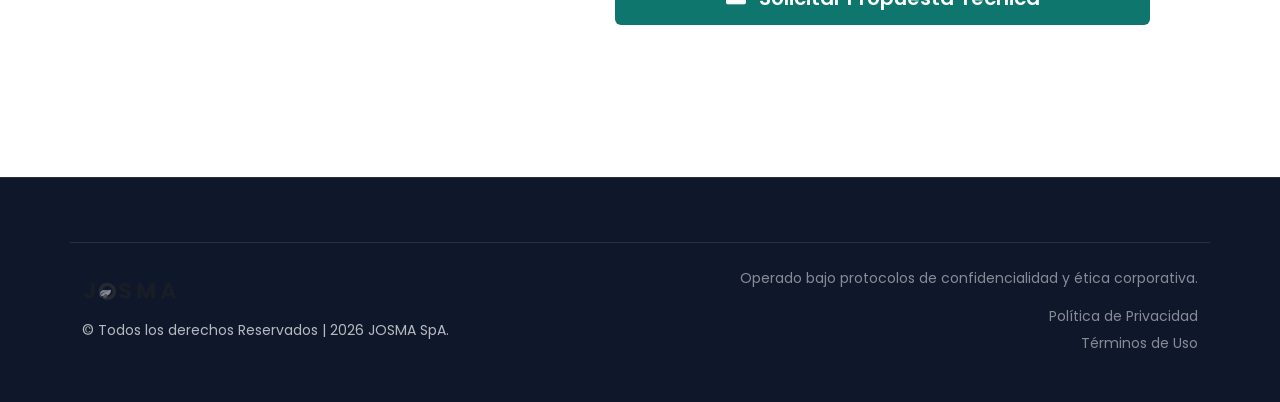
==== commit cc1b5102: "security: full security hardening + terms page - .gitignore: prevent tracking of .DS_Store, config.p" ====
--- a/index.html
+++ b/index.html
@@ -4,6 +4,7 @@
 <head>
   <meta charset="utf-8" />
   <meta name="viewport" content="width=device-width, initial-scale=1" />
+  <meta http-equiv="X-UA-Compatible" content="IE=edge" />
   <title>JOSMA SpA | Expertos en Control de Plagas Industrial y Corporativo</title>
   <meta name="description"
     content="JOSMA SpA: Más de 30 años liderando el control de plagas y saneamiento ambiental para la industria, sector naviero y corporativo en Chile." />
@@ -19,11 +20,14 @@
   <meta property="og:description"
     content="Protegiendo la continuidad operativa de empresas, navieras y plantas industriales por más de 30 años." />
   <meta property="og:image" content="https://www.josma.cl/assets/img/josma-logo-full.png" />
-  <link href="https://cdn.jsdelivr.net/npm/bootstrap@5.3.3/dist/css/bootstrap.min.css" rel="stylesheet" />
-  <link href="https://cdn.jsdelivr.net/npm/bootstrap-icons@1.11.3/font/bootstrap-icons.css" rel="stylesheet" />
+  <link href="https://cdn.jsdelivr.net/npm/bootstrap@5.3.3/dist/css/bootstrap.min.css" rel="stylesheet"
+    integrity="sha384-QWTKZyjpPEjISv5WaRU9OFeRpok6YctnYmDr5pNlyT2bRjXh0JMhjY6hW+ALEwIH" crossorigin="anonymous" />
+  <link href="https://cdn.jsdelivr.net/npm/bootstrap-icons@1.11.3/font/bootstrap-icons.css" rel="stylesheet"
+    integrity="sha384-tViUnnbYAV00FLIhhi3v/dWt3Jxw4gZQcNoSCxCIFNJVCx7/D55/wXsrNIRANwdD" crossorigin="anonymous" />
   <link rel="stylesheet" href="assets/css/styles.css" />
   <link rel="icon" href="assets/img/favicon.png" type="image/png" />
-  <link href="https://unpkg.com/aos@2.3.1/dist/aos.css" rel="stylesheet">
+  <link href="https://unpkg.com/aos@2.3.1/dist/aos.css" rel="stylesheet"
+    integrity="sha384-/rJKQnzOkEo+daG0jMjU1IwwY9unxt1NBw3Ef2fmOJ3PW/TfAg2KXVoWwMZQZtw9" crossorigin="anonymous">
 </head>
 
 <body class="bg-body">
@@ -263,7 +267,7 @@
     <div class="container">
       <div class="row g-5">
         <div class="col-lg-5">
-          <span class="text-accent fw-bold text-uppercase tracking-wider small">Contacto Opertivo</span>
+          <span class="text-accent fw-bold text-uppercase tracking-wider small">Contacto Operativo</span>
           <h2 class="display-6 fw-bold mt-2 mb-4">Solicite Evaluación Técnica</h2>
           <p class="text-body-secondary fs-5 mb-5">
             Agende una visita inspectiva en sus instalaciones comerciales. Nuestro equipo de ingenieros evaluará los
@@ -296,6 +300,8 @@
         <div class="col-lg-7">
           <div class="card shadow-md border-0 p-4 p-md-5">
             <form id="contactForm" novalidate>
+              <input type="hidden" id="csrfToken" name="csrf_token" value="" />
+              <input type="hidden" id="formLoadTime" name="form_load_time" value="" />
               <h4 class="fw-bold mb-4">Formulario de Requerimiento B2B</h4>
               <div class="row g-4">
                 <div class="col-md-6">
@@ -371,20 +377,22 @@
         <div class="col-md-6 text-center text-md-start mb-3 mb-md-0">
           <img src="assets/img/josma-logo-full.png"
             style="height: 24px; filter: grayscale(100%) brightness(200%); opacity: 0.5" alt="JOSMA SpA" class="mb-3">
-          <p class="small mb-0">© <span id="year"></span> JOSMA SpA. Saneamiento Industrial. Todos los derechos
-            reservados.</p>
+          <p class="small mb-0">© Todos los derechos Reservados | <span id="year"></span> JOSMA SpA.</p>
         </div>
         <div class="col-md-6 text-center text-md-end text-white-50 small">
-          <p class="mb-0">Sitio desarrollado y operado bajo estrictos protocolos de confidencialidad y ética
-            corporativa.</p>
+          <p class="mb-3">Operado bajo protocolos de confidencialidad y ética corporativa.</p>
+          <a href="terminos.html#privacidad" class="d-block text-white-50 text-decoration-none mb-1" id="privacyLink">Política de Privacidad</a>
+          <a href="terminos.html" class="d-block text-white-50 text-decoration-none" id="termsLink">Términos de Uso</a>
         </div>
       </div>
     </div>
   </footer>
 
-  <script src="https://cdn.jsdelivr.net/npm/bootstrap@5.3.3/dist/js/bootstrap.bundle.min.js" defer></script>
+  <script src="https://cdn.jsdelivr.net/npm/bootstrap@5.3.3/dist/js/bootstrap.bundle.min.js" defer
+    integrity="sha384-YvpcrYf0tY3lHB60NNkmXc5s9fDVZLESaAA55NDzOxhy9GkcIdslK1eN7N6jIeHz" crossorigin="anonymous"></script>
   <script src="assets/js/main.js" defer></script>
-  <script src="https://unpkg.com/aos@2.3.1/dist/aos.js"></script>
+  <script src="https://unpkg.com/aos@2.3.1/dist/aos.js"
+    integrity="sha384-wziAfh6b/qT+3LrqebF9WeK4+J5sehS6FA10J1t3a866kJ/fvU5UwofWnQyzLtwu" crossorigin="anonymous"></script>
   <script>
     AOS.init({
       duration: 800,
--- a/assets/css/styles.css
+++ b/assets/css/styles.css
@@ -343,4 +343,40 @@
         padding: 0.6rem 1.2rem;
         font-size: 1rem;
     }
+}
+
+/* =========================================================================
+   ACCESSIBILITY — Reduced Motion
+   ========================================================================= */
+
+@media (prefers-reduced-motion: reduce) {
+    html {
+        scroll-behavior: auto;
+    }
+
+    *,
+    *::before,
+    *::after {
+        animation-duration: 0.01ms !important;
+        animation-iteration-count: 1 !important;
+        transition-duration: 0.01ms !important;
+        scroll-behavior: auto !important;
+    }
+
+    .hero-slide {
+        transition: none;
+    }
+
+    .card:hover {
+        transform: none;
+    }
+
+    .btn:hover {
+        transform: none;
+    }
+
+    [data-aos] {
+        opacity: 1 !important;
+        transform: none !important;
+    }
 }
